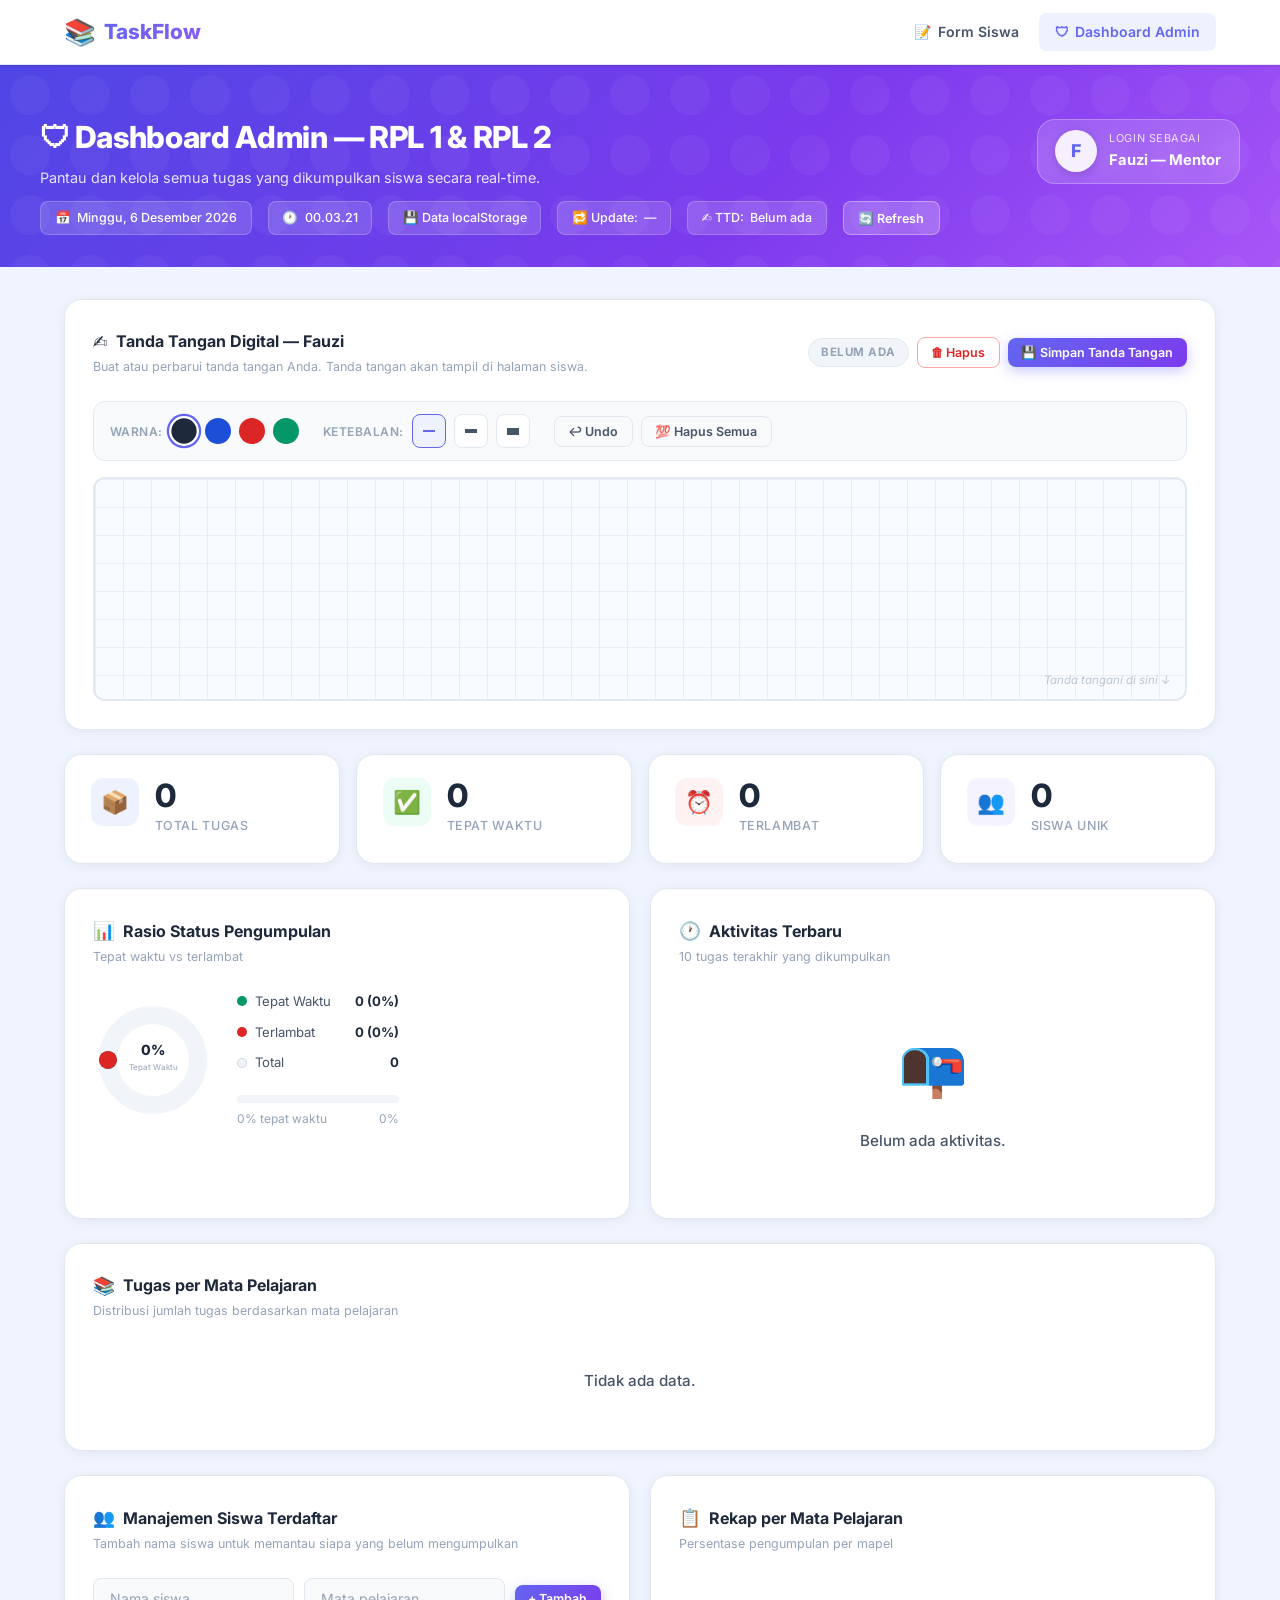
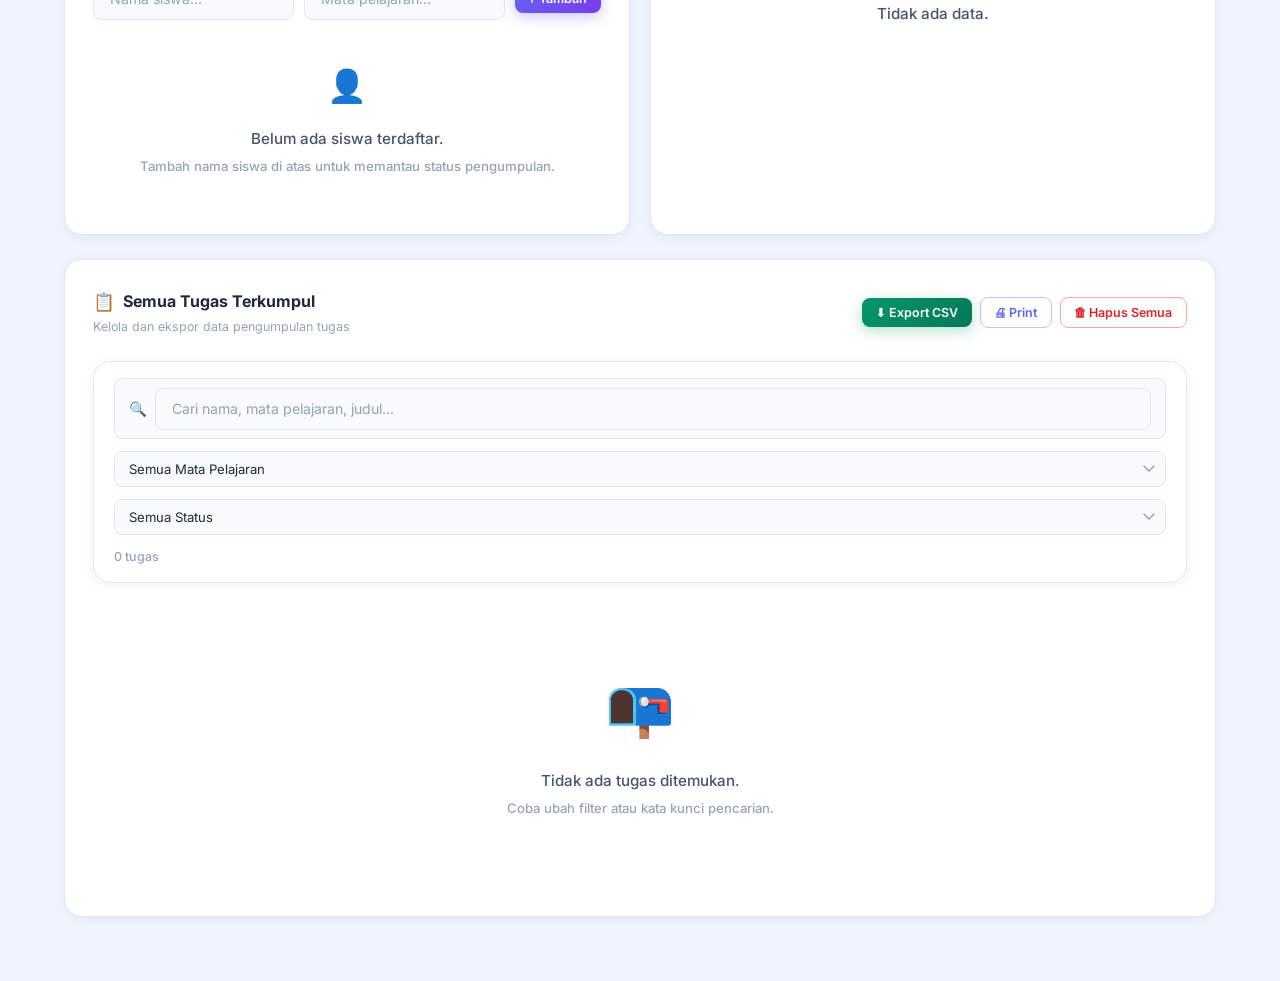
==== admin.html @ 6d30ee7e "gas" ====
<!DOCTYPE html>
<html lang="id">
<head>
    <meta charset="UTF-8" />
    <meta http-equiv="X-UA-Compatible" content="IE=edge" />
    <meta name="viewport" content="width=device-width, initial-scale=1.0" />
    <title>TaskFlow — Admin Dashboard</title>
    <meta name="description" content="Dashboard admin untuk memantau pengumpulan tugas siswa secara real-time." />
    <link rel="preconnect" href="https://fonts.googleapis.com" />
    <link rel="preconnect" href="https://fonts.gstatic.com" crossorigin />
    <link href="https://fonts.googleapis.com/css2?family=Inter:wght@400;500;600;700;800&display=swap" rel="stylesheet" />
    <link rel="stylesheet" href="style.css" />
    <style>
        /* ---- Admin-specific extras ---- */
        .admin-grid {
            display: grid;
            grid-template-columns: 1fr 1fr;
            gap: 1.25rem;
        }
        .admin-grid.triple {
            grid-template-columns: 1fr 1fr 1fr;
        }
        @media(max-width:900px) { .admin-grid { grid-template-columns: 1fr; } .admin-grid.triple { grid-template-columns:1fr 1fr; } }
        @media(max-width:600px) { .admin-grid.triple { grid-template-columns:1fr; } }

        /* Student management */
        .reg-form { display:flex; gap:0.6rem; align-items:center; margin-bottom:1rem; flex-wrap:wrap; }
        .reg-form input { flex:1; min-width:160px; }
        .reg-form select { min-width:140px; }

        /* Status pill in student table */
        .pill-submitted  { background:#ecfdf5; color:#059669; border:1px solid #6ee7b7; border-radius:99px; padding:.2rem .65rem; font-size:.72rem; font-weight:700; }
        .pill-notsubmit  { background:#fef2f2; color:#dc2626; border:1px solid #fca5a5; border-radius:99px; padding:.2rem .65rem; font-size:.72rem; font-weight:700; }
        .pill-late       { background:#fffbeb; color:#d97706; border:1px solid #fcd34d; border-radius:99px; padding:.2rem .65rem; font-size:.72rem; font-weight:700; }

        /* Export/Print toolbar */
        .toolbar { display:flex; gap:0.5rem; flex-wrap:wrap; align-items:center; }

        /* Timeline / recent activity */
        .activity-list { display:flex; flex-direction:column; gap:0; }
        .activity-item {
            display:grid;
            grid-template-columns:36px 1fr;
            gap:.75rem;
            padding:.7rem 0;
            border-bottom:1px solid #f1f5f9;
            align-items:start;
        }
        .activity-item:last-child { border-bottom:none; }
        .act-avatar {
            width:36px; height:36px; border-radius:50%;
            background:linear-gradient(135deg,#6366f1,#7c3aed);
            display:flex; align-items:center; justify-content:center;
            color:white; font-size:.7rem; font-weight:700; flex-shrink:0;
        }
        .act-body { min-width:0; }
        .act-title { font-size:.84rem; font-weight:600; color:var(--text-primary); white-space:nowrap; overflow:hidden; text-overflow:ellipsis; }
        .act-sub   { font-size:.74rem; color:var(--text-muted); margin-top:.1rem; }
        .act-time  { font-size:.7rem; color:var(--text-muted); margin-top:.2rem; }

        /* Donut SVG fix */
        svg.donut { overflow:visible; }

        /* Report table print */
        @media print {
            .topnav, .page-header, .toolbar, .action-group,
            .btn, .search-filter-bar, #btnDeleteSel,
            .reg-form, .no-print { display:none !important; }
            body { background:white; }
            .card { box-shadow:none; border:1px solid #ddd; }
            table { font-size:11px; }
        }

        /* Row selected highlight */
        tr.selected td { background:#eef2ff !important; }
        .bulk-bar {
            background: var(--accent);
            color:white;
            border-radius:var(--radius-sm);
            padding:.5rem 1rem;
            font-size:.82rem;
            font-weight:600;
            display:none;
            align-items:center;
            gap:.75rem;
        }
        .bulk-bar.show { display:flex; }

        /* Admin page header extra */
        .header-meta {
            display:flex; gap:1rem; margin-top:.75rem; flex-wrap:wrap;
        }
        .header-meta-item {
            background:rgba(255,255,255,.15);
            border:1px solid rgba(255,255,255,.2);
            border-radius:var(--radius-sm);
            padding:.35rem .85rem;
            font-size:.78rem;
            font-weight:500;
            display:flex; align-items:center; gap:.4rem;
        }

        /* Notification dot */
        .notif-dot {
            display:inline-block; width:8px; height:8px;
            background:var(--danger); border-radius:50%;
            margin-left:4px; animation:blink 1.5s ease infinite;
        }
        @keyframes blink { 0%,100%{opacity:1} 50%{opacity:.3} }

        /* Refresh button in header */
        .btn-refresh-header {
            background: rgba(255,255,255,0.2);
            border: 1px solid rgba(255,255,255,0.35);
            color: white;
            border-radius: var(--radius-sm);
            padding: 0.35rem 0.9rem;
            font-size: 0.78rem;
            font-weight: 600;
            font-family: var(--font);
            cursor: pointer;
            transition: all 0.2s;
            display: inline-flex;
            align-items: center;
            gap: 0.3rem;
        }
        .btn-refresh-header:hover {
            background: rgba(255,255,255,0.3);
            transform: scale(1.05);
        }
        .btn-refresh-header:active { transform: scale(0.97); }
    </style>
</head>
<body>

    <!-- TOP NAVIGATION -->
    <nav class="topnav">
        <div class="topnav-inner">
            <a href="index.html" class="nav-logo">
                <span class="nav-logo-icon">📚</span>
                <span class="nav-logo-text">TaskFlow</span>
            </a>
            <div class="nav-links">
                <a href="index.html" class="nav-link">
                    📝 <span class="nav-text">Form Siswa</span>
                </a>
                <a href="admin.html" class="nav-link active">
                    🛡 <span class="nav-text">Dashboard Admin</span>
                </a>
            </div>
        </div>
    </nav>

    <!-- PAGE HEADER -->
    <div class="page-header">
        <div class="page-header-inner">
            <div class="page-header-top">
                <div>
                    <h1>🛡 Dashboard Admin — RPL 1 &amp; RPL 2</h1>
                    <p>Pantau dan kelola semua tugas yang dikumpulkan siswa secara real-time.</p>
                </div>
                <div class="mentor-chip">
                    <div class="mentor-avatar">F</div>
                    <div class="mentor-info">
                        <div class="mentor-label">Login sebagai</div>
                        <div class="mentor-name">Fauzi — Mentor</div>
                    </div>
                </div>
            </div>
            <div class="header-meta">
                <div class="header-meta-item">📅 <span id="headerDate">—</span></div>
                <div class="header-meta-item">🕐 <span id="headerTime">—</span></div>
                <div class="header-meta-item">💾 Data localStorage</div>
                <div class="header-meta-item">🔁 Update: <span id="lastRefreshed">—</span></div>
                <div class="header-meta-item" id="sigStatus">✍️ TTD: <span id="sigStatusText">Belum ada</span></div>
                <button class="btn-refresh-header" id="btnRefresh" title="Refresh data sekarang">🔄 Refresh</button>
            </div>
        </div>
    </div>

    <main class="container">

        <!-- SIGNATURE CANVAS CARD -->
        <div class="card sig-card">
            <div class="card-header">
                <div>
                    <div class="card-title"><span class="icon">✍️</span> Tanda Tangan Digital — Fauzi</div>
                    <div class="card-subtitle">Buat atau perbarui tanda tangan Anda. Tanda tangan akan tampil di halaman siswa.</div>
                </div>
                <div style="display:flex;gap:.5rem;flex-wrap:wrap;align-items:center;">
                    <div class="sig-status-pill" id="sigStatusPill">Belum Ada</div>
                    <button class="btn btn-danger-outline btn-sm" id="btnClearSig">🗑 Hapus</button>
                    <button class="btn btn-primary btn-sm" id="btnSaveSig">💾 Simpan Tanda Tangan</button>
                </div>
            </div>

            <div class="sig-canvas-area">
                <!-- Pen Tools -->
                <div class="sig-tools">
                    <div class="sig-tool-group">
                        <span class="sig-tool-label">Warna:</span>
                        <button class="sig-color-btn active" data-color="#1e293b" style="background:#1e293b;" title="Hitam"></button>
                        <button class="sig-color-btn" data-color="#1d4ed8" style="background:#1d4ed8;" title="Biru"></button>
                        <button class="sig-color-btn" data-color="#dc2626" style="background:#dc2626;" title="Merah"></button>
                        <button class="sig-color-btn" data-color="#059669" style="background:#059669;" title="Hijau"></button>
                    </div>
                    <div class="sig-tool-group">
                        <span class="sig-tool-label">Ketebalan:</span>
                        <button class="sig-size-btn active" data-size="2" title="Tipis"><span style="width:12px;height:2px;background:currentColor;display:block;"></span></button>
                        <button class="sig-size-btn" data-size="4" title="Sedang"><span style="width:12px;height:4px;background:currentColor;display:block;"></span></button>
                        <button class="sig-size-btn" data-size="7" title="Tebal"><span style="width:12px;height:7px;background:currentColor;display:block;"></span></button>
                    </div>
                    <div class="sig-tool-group">
                        <button class="btn btn-ghost btn-sm" id="btnUndoSig">↩ Undo</button>
                        <button class="btn btn-ghost btn-sm" id="btnEraseSig" id="btnEraseSig">💯 Hapus Semua</button>
                    </div>
                </div>

                <!-- Canvas -->
                <div class="sig-canvas-wrap">
                    <canvas id="sigCanvas" width="700" height="220"></canvas>
                    <div class="sig-canvas-hint" id="sigCanvasHint">Tanda tangani di sini ↓</div>
                </div>

                <!-- Preview (shown after save) -->
                <div class="sig-saved-preview" id="sigSavedPreview" style="display:none;">
                    <div class="sig-preview-label">✓ Tanda tangan tersimpan — ditampilkan ke siswa</div>
                    <img id="sigPreviewImg" src="" alt="Tanda Tangan Tersimpan" class="sig-preview-img" />
                </div>
            </div>
        </div>

        <!-- KPI STATS -->
        <div class="stats-grid" id="statsGrid">
            <div class="stat-card blue">
                <div class="stat-icon-wrap">📦</div>
                <div class="stat-body">
                    <div class="stat-number" id="statTotal">0</div>
                    <div class="stat-label">Total Tugas</div>
                    <div class="stat-trend" id="trendTotal"></div>
                </div>
            </div>
            <div class="stat-card green">
                <div class="stat-icon-wrap">✅</div>
                <div class="stat-body">
                    <div class="stat-number" id="statTepat">0</div>
                    <div class="stat-label">Tepat Waktu</div>
                    <div class="stat-trend up" id="trendTepat"></div>
                </div>
            </div>
            <div class="stat-card red">
                <div class="stat-icon-wrap">⏰</div>
                <div class="stat-body">
                    <div class="stat-number" id="statTerlambat">0</div>
                    <div class="stat-label">Terlambat</div>
                    <div class="stat-trend down" id="trendTerlambat"></div>
                </div>
            </div>
            <div class="stat-card purple">
                <div class="stat-icon-wrap">👥</div>
                <div class="stat-body">
                    <div class="stat-number" id="statSiswa">0</div>
                    <div class="stat-label">Siswa Unik</div>
                </div>
            </div>
        </div>

        <!-- ROW: CHARTS -->
        <div class="admin-grid">

            <!-- Donut Chart: Status Ratio -->
            <div class="card">
                <div class="card-header">
                    <div>
                        <div class="card-title"><span class="icon">📊</span> Rasio Status Pengumpulan</div>
                        <div class="card-subtitle">Tepat waktu vs terlambat</div>
                    </div>
                </div>
                <div class="donut-wrap">
                    <svg class="donut" width="120" height="120" viewBox="0 0 120 120" id="donutSvg">
                        <circle cx="60" cy="60" r="45" fill="none" stroke="#f1f5f9" stroke-width="18"/>
                        <circle class="donut-tepat" cx="60" cy="60" r="45" fill="none"
                            stroke="#059669" stroke-width="18"
                            stroke-dasharray="0 283"
                            stroke-dashoffset="71"
                            stroke-linecap="round"
                            style="transition:stroke-dasharray .8s cubic-bezier(.4,0,.2,1);transform:rotate(-90deg);transform-origin:60px 60px" />
                        <circle class="donut-terlambat" cx="60" cy="60" r="45" fill="none"
                            stroke="#dc2626" stroke-width="18"
                            stroke-dasharray="0 283"
                            stroke-dashoffset="71"
                            stroke-linecap="round"
                            style="transition:stroke-dasharray .8s cubic-bezier(.4,0,.2,1) .1s;transform:rotate(-90deg);transform-origin:60px 60px" />
                        <text x="60" y="55" text-anchor="middle" font-size="14" font-weight="800" fill="#1e293b" font-family="Inter,sans-serif" id="donutCenter">0%</text>
                        <text x="60" y="70" text-anchor="middle" font-size="8" fill="#94a3b8" font-family="Inter,sans-serif">Tepat Waktu</text>
                    </svg>
                    <div class="donut-legend">
                        <div class="legend-item">
                            <div class="legend-dot" style="background:#059669"></div>
                            <span class="legend-label">Tepat Waktu</span>
                            <span class="legend-value" id="legTepat">0 (0%)</span>
                        </div>
                        <div class="legend-item">
                            <div class="legend-dot" style="background:#dc2626"></div>
                            <span class="legend-label">Terlambat</span>
                            <span class="legend-value" id="legTerlambat">0 (0%)</span>
                        </div>
                        <div class="legend-item">
                            <div class="legend-dot" style="background:#f1f5f9;border:1px solid #cbd5e1"></div>
                            <span class="legend-label">Total</span>
                            <span class="legend-value" id="legTotal">0</span>
                        </div>
                        <div style="margin-top:.75rem;">
                            <div class="progress-bar-wrap">
                                <div class="progress-bar-fill" id="tepatBar" style="width:0%"></div>
                            </div>
                            <div class="progress-label">
                                <span>0% tepat waktu</span>
                                <span id="progressPct">0%</span>
                            </div>
                        </div>
                    </div>
                </div>
            </div>

            <!-- Recent Activity -->
            <div class="card">
                <div class="card-header">
                    <div>
                        <div class="card-title"><span class="icon">🕐</span> Aktivitas Terbaru</div>
                        <div class="card-subtitle">10 tugas terakhir yang dikumpulkan</div>
                    </div>
                </div>
                <div class="activity-list" id="activityList">
                    <div class="empty-state" style="padding:2rem 0;">
                        <div class="empty-icon">📭</div>
                        <p>Belum ada aktivitas.</p>
                    </div>
                </div>
            </div>
        </div>

        <!-- Bar Chart: By Subject -->
        <div class="card">
            <div class="card-header">
                <div>
                    <div class="card-title"><span class="icon">📚</span> Tugas per Mata Pelajaran</div>
                    <div class="card-subtitle">Distribusi jumlah tugas berdasarkan mata pelajaran</div>
                </div>
            </div>
            <div class="bar-chart" id="barChart">
                <div class="empty-state" style="padding:2rem 0;">
                    <p>Tidak ada data.</p>
                </div>
            </div>
        </div>

        <!-- ROW: Student Management + Status -->
        <div class="admin-grid">

            <!-- Daftar Siswa Terdaftar -->
            <div class="card">
                <div class="card-header">
                    <div>
                        <div class="card-title"><span class="icon">👥</span> Manajemen Siswa Terdaftar</div>
                        <div class="card-subtitle">Tambah nama siswa untuk memantau siapa yang belum mengumpulkan</div>
                    </div>
                </div>
                <div class="reg-form">
                    <input type="text" id="regName" placeholder="Nama siswa..." />
                    <input type="text" id="regSubject" placeholder="Mata pelajaran..." />
                    <button class="btn btn-primary btn-sm" id="btnAddStudent">+ Tambah</button>
                </div>
                <div class="student-list" id="studentList">
                    <div class="empty-state" style="padding:1.5rem 0;">
                        <div class="empty-icon" style="font-size:2rem;">👤</div>
                        <p>Belum ada siswa terdaftar.</p>
                        <p class="empty-sub">Tambah nama siswa di atas untuk memantau status pengumpulan.</p>
                    </div>
                </div>
            </div>

            <!-- Rekap Status per Mata Pelajaran -->
            <div class="card">
                <div class="card-header">
                    <div>
                        <div class="card-title"><span class="icon">📋</span> Rekap per Mata Pelajaran</div>
                        <div class="card-subtitle">Persentase pengumpulan per mapel</div>
                    </div>
                </div>
                <div id="subjectRecap">
                    <div class="empty-state" style="padding:2rem 0;">
                        <p>Tidak ada data.</p>
                    </div>
                </div>
            </div>
        </div>

        <!-- ALL TASKS TABLE -->
        <div class="card">
            <div class="card-header">
                <div>
                    <div class="card-title"><span class="icon">📋</span> Semua Tugas Terkumpul</div>
                    <div class="card-subtitle">Kelola dan ekspor data pengumpulan tugas</div>
                </div>
                <div class="toolbar no-print">
                    <button class="btn btn-success btn-sm" id="btnExportCSV">⬇ Export CSV</button>
                    <button class="btn btn-outline btn-sm" id="btnPrint">🖨 Print</button>
                    <button class="btn btn-danger-outline btn-sm" id="btnDeleteAll">🗑 Hapus Semua</button>
                </div>
            </div>

            <!-- Bulk bar -->
            <div class="bulk-bar no-print" id="bulkBar">
                <span id="bulkCount">0 dipilih</span>
                <button class="btn btn-danger btn-xs" id="btnDeleteSelected">🗑 Hapus Terpilih</button>
                <button class="btn btn-ghost btn-xs" id="btnDeselectAll">✕ Batal</button>
            </div>

            <!-- Search & filter -->
            <div class="search-filter-bar no-print" style="margin-bottom:1rem;">
                <div class="search-wrapper">
                    <span class="search-icon">🔍</span>
                    <input type="text" id="adminSearch" placeholder="Cari nama, mata pelajaran, judul..." />
                    <button class="btn-clear" id="adminClearSearch">✕</button>
                </div>
                <select class="filter-select" id="adminFilterSubject">
                    <option value="">Semua Mata Pelajaran</option>
                </select>
                <select class="filter-select" id="adminFilterStatus">
                    <option value="">Semua Status</option>
                    <option value="tepat">✅ Tepat Waktu</option>
                    <option value="terlambat">⏰ Terlambat</option>
                </select>
                <span class="result-count" id="adminResultCount">0 tugas</span>
            </div>

            <div class="table-wrapper">
                <table id="adminTable">
                    <thead>
                        <tr>
                            <th class="no-print"><input type="checkbox" id="selectAll" title="Pilih semua" /></th>
                            <th>#</th>
                            <th data-sort="name">Nama ↕</th>
                            <th data-sort="subject">Mata Pelajaran ↕</th>
                            <th data-sort="title">Judul Tugas</th>
                            <th>Link</th>
                            <th data-sort="date">Tgl. Kumpul ↕</th>
                            <th data-sort="deadline">Deadline ↕</th>
                            <th data-sort="status">Status ↕</th>
                            <th class="no-print">Aksi</th>
                        </tr>
                    </thead>
                    <tbody id="adminBody"></tbody>
                </table>
                <div class="empty-state" id="adminEmpty" style="display:none;">
                    <div class="empty-icon">📭</div>
                    <p>Tidak ada tugas ditemukan.</p>
                    <p class="empty-sub">Coba ubah filter atau kata kunci pencarian.</p>
                </div>
            </div>
        </div>

    </main>

    <!-- TOAST -->
    <div id="toastContainer" class="toast-container" role="alert" aria-live="polite"></div>

    <!-- MODAL -->
    <div class="modal-overlay" id="modalOverlay" aria-hidden="true">
        <div class="modal">
            <div class="modal-icon">⚠️</div>
            <h3 id="modalTitle">Konfirmasi Hapus</h3>
            <p id="modalMessage">Data akan dihapus permanen.</p>
            <div class="modal-actions">
                <button class="btn btn-danger" id="btnConfirmDelete">Ya, Hapus</button>
                <button class="btn btn-ghost" id="btnCancelDelete">Batal</button>
            </div>
        </div>
    </div>

    <script src="admin.js"></script>
</body>
</html>
---- style.css ----
/* =============================================
   TaskFlow — style.css
   Professional Light Theme Design System
   ============================================= */

/* ---- CSS VARIABLES ---- */
:root {
    /* Backgrounds */
    --bg-base:        #f0f4ff;
    --bg-card:        #ffffff;
    --bg-card-hover:  #f8faff;
    --bg-sidebar:     #1e1b4b;

    /* Borders */
    --border:         #e2e8f0;
    --border-focus:   #6366f1;

    /* Accent */
    --accent:         #6366f1;
    --accent-light:   #818cf8;
    --accent-dark:    #4338ca;
    --accent-bg:      #eef2ff;
    --accent-glow:    rgba(99, 102, 241, 0.2);

    /* Semantic */
    --success:        #059669;
    --success-bg:     #ecfdf5;
    --success-border: #6ee7b7;
    --danger:         #dc2626;
    --danger-bg:      #fef2f2;
    --danger-border:  #fca5a5;
    --warning:        #d97706;
    --warning-bg:     #fffbeb;
    --warning-border: #fcd34d;
    --info:           #0284c7;
    --info-bg:        #eff6ff;

    /* Text */
    --text-primary:   #1e293b;
    --text-secondary: #475569;
    --text-muted:     #94a3b8;

    /* Radii */
    --radius-sm:  8px;
    --radius-md:  12px;
    --radius-lg:  18px;
    --radius-xl:  24px;

    /* Shadows */
    --shadow-sm:   0 1px 3px rgba(0,0,0,0.07), 0 1px 2px rgba(0,0,0,0.05);
    --shadow-md:   0 4px 16px rgba(99,102,241,0.08), 0 1px 4px rgba(0,0,0,0.06);
    --shadow-lg:   0 12px 40px rgba(99,102,241,0.12), 0 2px 8px rgba(0,0,0,0.06);
    --shadow-card: 0 2px 12px rgba(0,0,0,0.06);

    /* Transition */
    --transition: 0.22s cubic-bezier(0.4, 0, 0.2, 1);

    /* Font */
    --font: 'Inter', system-ui, sans-serif;
}

/* ---- RESET & BASE ---- */
*, *::before, *::after { box-sizing: border-box; margin: 0; padding: 0; }
html { scroll-behavior: smooth; }
body {
    font-family: var(--font);
    background: var(--bg-base);
    color: var(--text-primary);
    min-height: 100vh;
    overflow-x: hidden;
    line-height: 1.6;
}

/* =========================================
   SHARED NAV BAR
   ========================================= */
.topnav {
    background: #ffffff;
    border-bottom: 1px solid var(--border);
    box-shadow: var(--shadow-sm);
    position: sticky;
    top: 0;
    z-index: 100;
}
.topnav-inner {
    max-width: 1200px;
    margin: 0 auto;
    padding: 0 1.5rem;
    display: flex;
    align-items: center;
    justify-content: space-between;
    height: 64px;
}
.nav-logo {
    display: flex;
    align-items: center;
    gap: 0.5rem;
    text-decoration: none;
}
.nav-logo-icon { font-size: 1.6rem; }
.nav-logo-text {
    font-size: 1.3rem;
    font-weight: 800;
    background: linear-gradient(135deg, var(--accent), #8b5cf6);
    background-clip: text;
    -webkit-background-clip: text;
    -webkit-text-fill-color: transparent;
}
.nav-links { display: flex; gap: 0.25rem; }
.nav-link {
    display: inline-flex;
    align-items: center;
    gap: 0.4rem;
    padding: 0.5rem 1rem;
    border-radius: var(--radius-sm);
    font-size: 0.875rem;
    font-weight: 600;
    color: var(--text-secondary);
    text-decoration: none;
    transition: all var(--transition);
}
.nav-link:hover { background: var(--accent-bg); color: var(--accent); }
.nav-link.active { background: var(--accent-bg); color: var(--accent); }
.nav-badge {
    background: var(--accent);
    color: white;
    font-size: 0.65rem;
    font-weight: 700;
    padding: 0.1rem 0.4rem;
    border-radius: 99px;
    min-width: 18px;
    text-align: center;
}

/* =========================================
   PAGE HEADER
   ========================================= */
.page-header {
    background: linear-gradient(135deg, #4f46e5 0%, #7c3aed 60%, #a855f7 100%);
    padding: 3rem 1.5rem 2rem;
    color: white;
    position: relative;
    overflow: hidden;
}
.page-header::before {
    content: '';
    position: absolute;
    inset: 0;
    background: url("data:image/svg+xml,%3Csvg width='60' height='60' viewBox='0 0 60 60' xmlns='http://www.w3.org/2000/svg'%3E%3Cg fill='none' fill-rule='evenodd'%3E%3Cg fill='%23ffffff' fill-opacity='0.04'%3E%3Ccircle cx='30' cy='30' r='20'/%3E%3C/g%3E%3C/g%3E%3C/svg%3E");
    pointer-events: none;
}
.page-header-inner {
    max-width: 1200px;
    margin: 0 auto;
    position: relative;
    z-index: 1;
}
.page-header h1 {
    font-size: 1.9rem;
    font-weight: 800;
    margin-bottom: 0.3rem;
    letter-spacing: -0.3px;
}
.page-header p {
    opacity: 0.85;
    font-size: 0.9rem;
    font-weight: 400;
}

/* =========================================
   CONTAINER
   ========================================= */
.container {
    max-width: 1200px;
    margin: 0 auto;
    padding: 2rem 1.5rem 4rem;
    display: flex;
    flex-direction: column;
    gap: 1.5rem;
}

/* =========================================
   CARD
   ========================================= */
.card {
    background: var(--bg-card);
    border: 1px solid var(--border);
    border-radius: var(--radius-lg);
    box-shadow: var(--shadow-card);
    padding: 1.75rem;
    transition: box-shadow var(--transition);
}
.card:hover { box-shadow: var(--shadow-md); }

.card-header {
    display: flex;
    align-items: center;
    justify-content: space-between;
    flex-wrap: wrap;
    gap: 0.75rem;
    margin-bottom: 1.5rem;
}
.card-title {
    display: flex;
    align-items: center;
    gap: 0.5rem;
    font-size: 1rem;
    font-weight: 700;
    color: var(--text-primary);
}
.card-title .icon { font-size: 1.1rem; }
.card-subtitle {
    font-size: 0.78rem;
    color: var(--text-muted);
    margin-top: 0.1rem;
}

/* =========================================
   STATS CARDS
   ========================================= */
.stats-grid {
    display: grid;
    grid-template-columns: repeat(4, 1fr);
    gap: 1rem;
}
.stat-card {
    background: var(--bg-card);
    border: 1px solid var(--border);
    border-radius: var(--radius-lg);
    box-shadow: var(--shadow-card);
    padding: 1.4rem 1.6rem;
    display: flex;
    align-items: flex-start;
    gap: 1rem;
    transition: all var(--transition);
    position: relative;
    overflow: hidden;
}
.stat-card::after {
    content: '';
    position: absolute;
    bottom: 0; left: 0; right: 0;
    height: 3px;
    background: var(--card-accent-color, var(--accent));
    transform: scaleX(0);
    transition: transform var(--transition);
    transform-origin: left;
}
.stat-card:hover { box-shadow: var(--shadow-md); transform: translateY(-2px); }
.stat-card:hover::after { transform: scaleX(1); }

.stat-icon-wrap {
    width: 48px; height: 48px;
    border-radius: var(--radius-md);
    display: flex;
    align-items: center;
    justify-content: center;
    font-size: 1.4rem;
    flex-shrink: 0;
    background: var(--card-icon-bg, var(--accent-bg));
}
.stat-body { flex: 1; min-width: 0; }
.stat-number {
    font-size: 2rem;
    font-weight: 800;
    line-height: 1.1;
    color: var(--text-primary);
}
.stat-label {
    font-size: 0.78rem;
    color: var(--text-muted);
    font-weight: 500;
    text-transform: uppercase;
    letter-spacing: 0.05em;
    margin-top: 0.2rem;
}
.stat-trend {
    font-size: 0.75rem;
    font-weight: 600;
    margin-top: 0.3rem;
}
.stat-trend.up { color: var(--success); }
.stat-trend.down { color: var(--danger); }

/* Stat card color variants */
.stat-card.blue   { --card-accent-color: #6366f1; --card-icon-bg: #eef2ff; }
.stat-card.green  { --card-accent-color: #059669; --card-icon-bg: #ecfdf5; }
.stat-card.red    { --card-accent-color: #dc2626; --card-icon-bg: #fef2f2; }
.stat-card.purple { --card-accent-color: #7c3aed; --card-icon-bg: #f5f3ff; }

/* =========================================
   SECTION HEADER
   ========================================= */
.section-header {
    display: flex;
    align-items: center;
    justify-content: space-between;
    flex-wrap: wrap;
    gap: 0.5rem;
    margin-bottom: 1.5rem;
}
.section-header h2 {
    font-size: 1.05rem;
    font-weight: 700;
    color: var(--text-primary);
}
.section-header p {
    font-size: 0.8rem;
    color: var(--text-muted);
    margin-top: 0.1rem;
}
.required-mark { color: var(--danger); font-weight: 700; }

/* =========================================
   FORM
   ========================================= */
.form-section { padding: 2rem; }

.form-grid {
    display: grid;
    grid-template-columns: 1fr 1fr;
    gap: 1.2rem;
}
.form-group {
    display: flex;
    flex-direction: column;
    gap: 0.4rem;
}
.form-group.span-2 { grid-column: span 2; }

label {
    font-size: 0.82rem;
    font-weight: 600;
    color: var(--text-secondary);
}

input[type="text"],
input[type="url"],
input[type="date"],
select,
textarea {
    width: 100%;
    background: #f8fafc;
    border: 1.5px solid var(--border);
    border-radius: var(--radius-sm);
    padding: 0.7rem 1rem;
    color: var(--text-primary);
    font-family: var(--font);
    font-size: 0.88rem;
    outline: none;
    transition: border-color var(--transition), box-shadow var(--transition), background var(--transition);
}
input[type="date"] { color-scheme: light; }
input::placeholder, textarea::placeholder { color: var(--text-muted); }
input:focus, select:focus, textarea:focus {
    border-color: var(--border-focus);
    box-shadow: 0 0 0 3px var(--accent-glow);
    background: #fff;
}
input.input-error {
    border-color: var(--danger) !important;
    box-shadow: 0 0 0 3px rgba(220, 38, 38, 0.12) !important;
}
.field-error {
    font-size: 0.76rem;
    color: var(--danger);
    min-height: 1rem;
    font-weight: 500;
}
select {
    appearance: none;
    background-image: url("data:image/svg+xml,%3Csvg xmlns='http://www.w3.org/2000/svg' width='12' height='8' viewBox='0 0 12 8'%3E%3Cpath d='M1 1l5 5 5-5' stroke='%2394a3b8' stroke-width='1.5' fill='none' stroke-linecap='round' stroke-linejoin='round'/%3E%3C/svg%3E");
    background-repeat: no-repeat;
    background-position: right 12px center;
    padding-right: 2.2rem;
    cursor: pointer;
}

.form-actions {
    display: flex;
    align-items: center;
    gap: 0.75rem;
    margin-top: 1.5rem;
    flex-wrap: wrap;
}

/* =========================================
   BUTTONS
   ========================================= */
.btn {
    display: inline-flex;
    align-items: center;
    gap: 0.4rem;
    padding: 0.68rem 1.35rem;
    border: none;
    border-radius: var(--radius-sm);
    font-family: var(--font);
    font-size: 0.875rem;
    font-weight: 600;
    cursor: pointer;
    transition: all var(--transition);
    user-select: none;
    white-space: nowrap;
    text-decoration: none;
}
.btn:active { transform: scale(0.97); }

.btn-primary {
    background: linear-gradient(135deg, var(--accent), #7c3aed);
    color: #fff;
    box-shadow: 0 4px 14px rgba(99,102,241,0.35);
}
.btn-primary:hover {
    box-shadow: 0 6px 24px rgba(99,102,241,0.5);
    transform: translateY(-1px);
}
.btn-secondary {
    background: var(--bg-card);
    color: var(--text-secondary);
    border: 1.5px solid var(--border);
}
.btn-secondary:hover { background: #f1f5f9; color: var(--text-primary); }

.btn-success {
    background: linear-gradient(135deg, var(--success), #047857);
    color: #fff;
    box-shadow: 0 4px 14px rgba(5,150,105,0.3);
}
.btn-success:hover { box-shadow: 0 6px 22px rgba(5,150,105,0.45); transform: translateY(-1px); }

.btn-danger {
    background: linear-gradient(135deg, var(--danger), #b91c1c);
    color: #fff;
    box-shadow: 0 4px 14px rgba(220,38,38,0.3);
}
.btn-danger:hover { box-shadow: 0 6px 22px rgba(220,38,38,0.45); transform: translateY(-1px); }

.btn-danger-outline {
    background: transparent;
    color: var(--danger);
    border: 1.5px solid var(--danger-border);
}
.btn-danger-outline:hover { background: var(--danger-bg); }

.btn-outline {
    background: transparent;
    color: var(--accent);
    border: 1.5px solid rgba(99,102,241,0.4);
}
.btn-outline:hover { background: var(--accent-bg); }

.btn-ghost {
    background: transparent;
    color: var(--text-secondary);
    border: 1.5px solid var(--border);
}
.btn-ghost:hover { background: #f1f5f9; }

.btn-sm { padding: 0.42rem 0.85rem; font-size: 0.78rem; }
.btn-xs { padding: 0.3rem 0.65rem; font-size: 0.72rem; }
.btn-icon-only {
    width: 34px; height: 34px;
    padding: 0;
    justify-content: center;
    border-radius: var(--radius-sm);
}

/* =========================================
   SEARCH & FILTER BAR
   ========================================= */
.search-filter-bar {
    background: var(--bg-card);
    border: 1px solid var(--border);
    border-radius: var(--radius-lg);
    box-shadow: var(--shadow-card);
    padding: 1rem 1.25rem;
    display: flex;
    gap: 0.75rem;
    align-items: center;
    flex-wrap: wrap;
}
.search-wrapper {
    flex: 1;
    display: flex;
    align-items: center;
    gap: 0.5rem;
    background: #f8fafc;
    border: 1.5px solid var(--border);
    border-radius: var(--radius-sm);
    padding: 0.55rem 0.85rem;
    transition: border-color var(--transition), box-shadow var(--transition);
    min-width: 200px;
}
.search-wrapper:focus-within {
    border-color: var(--border-focus);
    box-shadow: 0 0 0 3px var(--accent-glow);
    background: #fff;
}
.search-icon { font-size: 0.9rem; color: var(--text-muted); flex-shrink: 0; }
#searchInput {
    background: transparent;
    border: none;
    box-shadow: none;
    padding: 0;
    font-size: 0.875rem;
    flex: 1;
    min-width: 0;
}
#searchInput:focus { border: none; box-shadow: none; background: transparent; }
.btn-clear {
    background: none;
    border: none;
    color: var(--text-muted);
    font-size: 0.8rem;
    cursor: pointer;
    padding: 0.15rem 0.35rem;
    border-radius: 4px;
    transition: color var(--transition);
    display: none;
}
.btn-clear:hover { color: var(--text-primary); }
.filter-select {
    background: #f8fafc;
    border: 1.5px solid var(--border);
    border-radius: var(--radius-sm);
    padding: 0.55rem 2rem 0.55rem 0.85rem;
    font-size: 0.82rem;
    font-family: var(--font);
    color: var(--text-primary);
    cursor: pointer;
    min-width: 160px;
    outline: none;
    transition: border-color var(--transition);
    appearance: none;
    background-image: url("data:image/svg+xml,%3Csvg xmlns='http://www.w3.org/2000/svg' width='12' height='8' viewBox='0 0 12 8'%3E%3Cpath d='M1 1l5 5 5-5' stroke='%2394a3b8' stroke-width='1.5' fill='none' stroke-linecap='round' stroke-linejoin='round'/%3E%3C/svg%3E");
    background-repeat: no-repeat;
    background-position: right 10px center;
}
.filter-select:focus { border-color: var(--border-focus); box-shadow: 0 0 0 3px var(--accent-glow); }

/* =========================================
   TABLE
   ========================================= */
.table-wrapper { overflow-x: auto; border-radius: var(--radius-md); }
table { width: 100%; border-collapse: collapse; font-size: 0.85rem; }
thead tr { background: #f8fafc; border-bottom: 2px solid var(--border); }
th {
    padding: 0.85rem 1rem;
    text-align: left;
    font-weight: 600;
    font-size: 0.73rem;
    text-transform: uppercase;
    letter-spacing: 0.06em;
    color: var(--text-muted);
    white-space: nowrap;
    cursor: pointer;
    user-select: none;
}
th:hover { color: var(--text-secondary); }
th.sort-asc::after { content: ' ↑'; color: var(--accent); }
th.sort-desc::after { content: ' ↓'; color: var(--accent); }
td {
    padding: 0.875rem 1rem;
    color: var(--text-primary);
    border-bottom: 1px solid #f1f5f9;
    vertical-align: middle;
}
tbody tr { transition: background var(--transition); }
tbody tr:hover { background: #f8faff; }
tbody tr:last-child td { border-bottom: none; }
.row-num { color: var(--text-muted); font-weight: 600; font-size: 0.78rem; }

/* =========================================
   BADGES
   ========================================= */
.badge {
    display: inline-flex;
    align-items: center;
    gap: 0.25rem;
    padding: 0.25rem 0.65rem;
    border-radius: 99px;
    font-size: 0.71rem;
    font-weight: 700;
    text-transform: uppercase;
    letter-spacing: 0.04em;
    white-space: nowrap;
}
.badge-tepat    { background: var(--success-bg); color: var(--success);  border: 1px solid var(--success-border); }
.badge-terlambat{ background: var(--danger-bg);  color: var(--danger);   border: 1px solid var(--danger-border); }
.badge-info     { background: var(--info-bg);    color: var(--info);     border: 1px solid #bae6fd; }
.badge-warning  { background: var(--warning-bg); color: var(--warning);  border: 1px solid var(--warning-border); }
.badge-neutral  { background: #f1f5f9;            color: var(--text-muted); border: 1px solid var(--border); }

/* =========================================
   ACTION BUTTONS IN TABLE
   ========================================= */
.action-group { display: flex; gap: 0.35rem; }
.btn-edit {
    border: 1.5px solid rgba(99,102,241,0.3);
    border-radius: var(--radius-sm);
    padding: 0.32rem 0.62rem;
    font-size: 0.75rem;
    font-family: var(--font);
    font-weight: 600;
    cursor: pointer;
    background: var(--accent-bg);
    color: var(--accent);
    transition: all var(--transition);
}
.btn-edit:hover { background: var(--accent); color: white; transform: translateY(-1px); }
.btn-delete {
    border: 1.5px solid var(--danger-border);
    border-radius: var(--radius-sm);
    padding: 0.32rem 0.62rem;
    font-size: 0.75rem;
    font-family: var(--font);
    font-weight: 600;
    cursor: pointer;
    background: var(--danger-bg);
    color: var(--danger);
    transition: all var(--transition);
}
.btn-delete:hover { background: var(--danger); color: white; transform: translateY(-1px); }

/* =========================================
   TASK LINK
   ========================================= */
.task-link {
    color: var(--accent);
    text-decoration: none;
    font-weight: 600;
    font-size: 0.8rem;
    display: inline-flex;
    align-items: center;
    gap: 0.2rem;
    transition: color var(--transition);
}
.task-link:hover { color: var(--accent-dark); text-decoration: underline; }

/* =========================================
   EMPTY STATE
   ========================================= */
.empty-state {
    text-align: center;
    padding: 4rem 2rem;
    color: var(--text-muted);
}
.empty-icon { font-size: 3.5rem; margin-bottom: 1rem; }
.empty-state p { font-size: 0.95rem; font-weight: 500; margin-bottom: 0.3rem; color: var(--text-secondary); }
.empty-sub  { font-size: 0.82rem !important; color: var(--text-muted) !important; }

/* =========================================
   TOAST
   ========================================= */
.toast-container {
    position: fixed;
    bottom: 1.5rem;
    right: 1.5rem;
    display: flex;
    flex-direction: column;
    gap: 0.5rem;
    z-index: 9999;
    pointer-events: none;
}
.toast {
    display: flex;
    align-items: center;
    gap: 0.75rem;
    padding: 0.85rem 1.2rem;
    border-radius: var(--radius-md);
    font-size: 0.86rem;
    font-weight: 500;
    color: var(--text-primary);
    background: white;
    border: 1px solid var(--border);
    box-shadow: var(--shadow-lg);
    pointer-events: all;
    animation: slideInRight 0.3s cubic-bezier(0.34, 1.56, 0.64, 1) forwards;
    min-width: 260px;
    max-width: 340px;
}
.toast.hide { animation: slideOutRight 0.25s ease-in forwards; }
.toast-success { border-left: 4px solid var(--success); }
.toast-error   { border-left: 4px solid var(--danger); }
.toast-info    { border-left: 4px solid var(--accent); }
.toast-icon    { font-size: 1.1rem; flex-shrink: 0; }

@keyframes slideInRight {
    from { opacity: 0; transform: translateX(100px) scale(0.95); }
    to   { opacity: 1; transform: translateX(0) scale(1); }
}
@keyframes slideOutRight {
    from { opacity: 1; transform: translateX(0); }
    to   { opacity: 0; transform: translateX(100px); }
}

/* =========================================
   MODAL
   ========================================= */
.modal-overlay {
    position: fixed;
    inset: 0;
    background: rgba(15,23,42,0.45);
    backdrop-filter: blur(4px);
    display: flex;
    align-items: center;
    justify-content: center;
    z-index: 8000;
    opacity: 0;
    pointer-events: none;
    transition: opacity var(--transition);
}
.modal-overlay.active { opacity: 1; pointer-events: all; }
.modal {
    background: white;
    border: 1px solid var(--border);
    box-shadow: var(--shadow-lg);
    border-radius: var(--radius-xl);
    padding: 2.25rem 2rem;
    max-width: 420px;
    width: 90%;
    text-align: center;
    animation: modalPop 0.28s cubic-bezier(0.34, 1.56, 0.64, 1) forwards;
}
@keyframes modalPop {
    from { transform: scale(0.88); opacity: 0; }
    to   { transform: scale(1); opacity: 1; }
}
.modal-icon { font-size: 2.8rem; margin-bottom: 1rem; }
.modal h3 { font-size: 1.2rem; font-weight: 700; margin-bottom: 0.5rem; }
.modal p { font-size: 0.875rem; color: var(--text-secondary); margin-bottom: 1.5rem; }
.modal-actions { display: flex; gap: 0.75rem; justify-content: center; }

/* =========================================
   PROGRESS BAR
   ========================================= */
.progress-bar-wrap {
    width: 100%;
    background: #f1f5f9;
    border-radius: 99px;
    height: 8px;
    overflow: hidden;
}
.progress-bar-fill {
    height: 100%;
    border-radius: 99px;
    background: linear-gradient(90deg, var(--accent), #7c3aed);
    transition: width 0.8s cubic-bezier(0.4, 0, 0.2, 1);
}
.progress-label {
    display: flex;
    justify-content: space-between;
    font-size: 0.75rem;
    color: var(--text-muted);
    margin-top: 0.4rem;
}

/* =========================================
   CHART (CSS Bar)
   ========================================= */
.bar-chart { display: flex; flex-direction: column; gap: 0.7rem; }
.bar-item {
    display: grid;
    grid-template-columns: 140px 1fr 40px;
    gap: 0.75rem;
    align-items: center;
}
.bar-label {
    font-size: 0.78rem;
    font-weight: 500;
    color: var(--text-secondary);
    white-space: nowrap;
    overflow: hidden;
    text-overflow: ellipsis;
}
.bar-track {
    background: #f1f5f9;
    border-radius: 99px;
    height: 10px;
    overflow: hidden;
}
.bar-fill {
    height: 100%;
    border-radius: 99px;
    background: linear-gradient(90deg, var(--accent), #8b5cf6);
    transition: width 0.8s cubic-bezier(0.4, 0, 0.2, 1);
    min-width: 4px;
}
.bar-value {
    font-size: 0.78rem;
    font-weight: 700;
    color: var(--text-secondary);
    text-align: right;
}

/* =========================================
   DONUT CHART (SVG)
   ========================================= */
.donut-wrap {
    display: flex;
    align-items: center;
    gap: 1.5rem;
    flex-wrap: wrap;
}
.donut-legend { display: flex; flex-direction: column; gap: 0.6rem; }
.legend-item  { display: flex; align-items: center; gap: 0.5rem; font-size: 0.82rem; }
.legend-dot { width: 10px; height: 10px; border-radius: 50%; flex-shrink: 0; }
.legend-label { color: var(--text-secondary); }
.legend-value { font-weight: 700; color: var(--text-primary); margin-left: auto; padding-left: 1rem; }

/* =========================================
   STUDENT STATUS LIST
   ========================================= */
.student-list { display: flex; flex-direction: column; gap: 0.5rem; }
.student-item {
    display: flex;
    align-items: center;
    gap: 0.75rem;
    padding: 0.7rem 0.85rem;
    border-radius: var(--radius-sm);
    border: 1px solid var(--border);
    background: #f8fafc;
    font-size: 0.85rem;
    transition: all var(--transition);
}
.student-item:hover { background: #fff; box-shadow: var(--shadow-sm); }
.student-avatar {
    width: 34px; height: 34px;
    border-radius: 50%;
    background: linear-gradient(135deg, var(--accent), #7c3aed);
    display: flex;
    align-items: center;
    justify-content: center;
    color: white;
    font-size: 0.75rem;
    font-weight: 700;
    flex-shrink: 0;
}
.student-name { font-weight: 600; color: var(--text-primary); flex: 1; }
.student-subject { font-size: 0.75rem; color: var(--text-muted); }

/* =========================================
   RESULT COUNT & UTILS
   ========================================= */
.result-count { font-size: 0.78rem; color: var(--text-muted); font-weight: 500; }
.text-muted   { color: var(--text-muted); font-size: 0.8rem; }
.fw-bold      { font-weight: 700; }
.text-accent  { color: var(--accent); }
.text-success { color: var(--success); }
.text-danger  { color: var(--danger); }

/* divider */
.divider { border: none; border-top: 1px solid var(--border); margin: 0; }

/* =========================================
   PAGE HEADER EXTRAS
   ========================================= */
.page-header-top {
    display: flex;
    align-items: center;
    justify-content: space-between;
    gap: 1.5rem;
    flex-wrap: wrap;
}
.page-header-class {
    font-size: 1rem;
    margin-top: 0.3rem;
    opacity: 0.9;
}
.page-header-class strong {
    font-weight: 800;
    background: rgba(255,255,255,0.25);
    padding: 0.1rem 0.5rem;
    border-radius: 4px;
    margin: 0 0.1rem;
}

/* =========================================
   MENTOR CHIP
   ========================================= */
.mentor-chip {
    display: flex;
    align-items: center;
    gap: 0.75rem;
    background: rgba(255,255,255,0.15);
    border: 1px solid rgba(255,255,255,0.25);
    border-radius: var(--radius-lg);
    padding: 0.65rem 1.1rem;
    backdrop-filter: blur(8px);
    flex-shrink: 0;
}
.mentor-avatar {
    width: 42px; height: 42px;
    border-radius: 50%;
    background: rgba(255,255,255,0.9);
    color: var(--accent);
    font-size: 1.1rem;
    font-weight: 800;
    display: flex;
    align-items: center;
    justify-content: center;
    flex-shrink: 0;
    box-shadow: 0 2px 8px rgba(0,0,0,0.15);
}
.mentor-info { display: flex; flex-direction: column; gap: 0.05rem; }
.mentor-label { font-size: 0.68rem; opacity: 0.8; text-transform: uppercase; letter-spacing: 0.05em; }
.mentor-name  { font-size: 0.92rem; font-weight: 700; }

/* =========================================
   SIGNATURE CANVAS
   ========================================= */
.sig-card { overflow: hidden; }

.sig-status-pill {
    padding: 0.28rem 0.75rem;
    border-radius: 99px;
    font-size: 0.72rem;
    font-weight: 700;
    background: #f1f5f9;
    color: var(--text-muted);
    border: 1px solid var(--border);
    text-transform: uppercase;
    letter-spacing: 0.04em;
    transition: all var(--transition);
}
.sig-status-pill.saved {
    background: var(--success-bg);
    color: var(--success);
    border-color: var(--success-border);
}

.sig-canvas-area { display: flex; flex-direction: column; gap: 1rem; }

.sig-tools {
    display: flex;
    align-items: center;
    gap: 1.5rem;
    flex-wrap: wrap;
    padding: 0.75rem 1rem;
    background: #f8fafc;
    border: 1px solid var(--border);
    border-radius: var(--radius-md);
}
.sig-tool-group { display: flex; align-items: center; gap: 0.5rem; }
.sig-tool-label {
    font-size: 0.75rem;
    font-weight: 600;
    color: var(--text-muted);
    text-transform: uppercase;
    letter-spacing: 0.04em;
    white-space: nowrap;
}

.sig-color-btn {
    width: 26px; height: 26px;
    border-radius: 50%;
    border: 2px solid transparent;
    cursor: pointer;
    transition: all var(--transition);
    flex-shrink: 0;
}
.sig-color-btn:hover { transform: scale(1.15); }
.sig-color-btn.active { border-color: white; box-shadow: 0 0 0 2px var(--accent); transform: scale(1.15); }

.sig-size-btn {
    width: 34px; height: 34px;
    border-radius: var(--radius-sm);
    border: 1.5px solid var(--border);
    background: white;
    cursor: pointer;
    display: flex;
    align-items: center;
    justify-content: center;
    color: var(--text-secondary);
    transition: all var(--transition);
}
.sig-size-btn:hover { border-color: var(--accent); color: var(--accent); }
.sig-size-btn.active { border-color: var(--accent); background: var(--accent-bg); color: var(--accent); }

.sig-canvas-wrap {
    position: relative;
    border: 2px solid var(--border);
    border-radius: var(--radius-md);
    overflow: hidden;
    background:
        linear-gradient(#e8eef8 1px, transparent 1px),
        linear-gradient(90deg, #e8eef8 1px, transparent 1px);
    background-size: 28px 28px;
    background-color: #f8fbff;
    cursor: crosshair;
    user-select: none;
    touch-action: none;
}
.sig-canvas-wrap:active { border-color: var(--accent); }
#sigCanvas {
    display: block;
    width: 100%;
    height: auto;
    max-height: 220px;
}
.sig-canvas-hint {
    position: absolute;
    bottom: 10px;
    right: 14px;
    font-size: 0.72rem;
    color: var(--text-muted);
    pointer-events: none;
    opacity: 0.6;
    font-style: italic;
}

.sig-saved-preview {
    border: 1.5px solid var(--success-border);
    background: var(--success-bg);
    border-radius: var(--radius-md);
    padding: 1rem;
}
.sig-preview-label {
    font-size: 0.78rem;
    font-weight: 600;
    color: var(--success);
    margin-bottom: 0.75rem;
}
.sig-preview-img {
    max-height: 80px;
    border-radius: var(--radius-sm);
    background: white;
    padding: 6px;
    border: 1px solid var(--border);
    display: block;
}

/* =========================================
   STUDENT — SIGNATURE NOTICE CARD
   ========================================= */
.sig-notice-card {
    background: linear-gradient(135deg, #eef2ff, #f5f3ff);
    border: 1.5px solid rgba(99,102,241,0.25);
    border-radius: var(--radius-lg);
    padding: 1.1rem 1.5rem;
    display: flex;
    align-items: center;
    justify-content: space-between;
    gap: 1rem;
    flex-wrap: wrap;
    box-shadow: 0 2px 10px rgba(99,102,241,0.1);
}
.sig-notice-left { display: flex; align-items: center; gap: 0.75rem; }
.sig-notice-icon { font-size: 1.8rem; }
.sig-notice-title { font-size: 0.9rem; font-weight: 700; color: var(--text-primary); }
.sig-notice-sub   { font-size: 0.78rem; color: var(--text-muted); margin-top: 0.1rem; }

/* Sig modal extras */
.sig-modal { max-width: 480px !important; }
.sig-mentor-label { font-size: 0.82rem; color: var(--text-muted); margin-bottom: 1rem !important; }
.sig-display-wrap {
    background: #f8fbff;
    border: 1.5px solid var(--border);
    border-radius: var(--radius-md);
    padding: 1.25rem;
    min-height: 120px;
    display: flex;
    align-items: center;
    justify-content: center;
}
.sig-display-img {
    max-width: 100%;
    max-height: 150px;
    display: block;
}

/* =========================================
   SUBMIT TYPE TOGGLE (URL / File)
   ========================================= */
.submit-type-toggle {
    display: inline-flex;
    background: #f1f5f9;
    border-radius: var(--radius-sm);
    padding: 3px;
    gap: 2px;
    margin-bottom: 0.75rem;
    border: 1px solid var(--border);
}
.type-btn {
    padding: 0.45rem 1.1rem;
    border: none;
    border-radius: calc(var(--radius-sm) - 2px);
    font-family: var(--font);
    font-size: 0.82rem;
    font-weight: 600;
    cursor: pointer;
    color: var(--text-muted);
    background: transparent;
    transition: all var(--transition);
    white-space: nowrap;
}
.type-btn.active {
    background: white;
    color: var(--accent);
    box-shadow: 0 1px 4px rgba(0,0,0,0.1);
}
.type-btn:hover:not(.active) {
    color: var(--text-secondary);
    background: rgba(255,255,255,0.6);
}

/* =========================================
   DROPZONE
   ========================================= */
.dropzone {
    border: 2px dashed var(--border);
    border-radius: var(--radius-md);
    background: #f8fafc;
    padding: 2rem 1.5rem;
    text-align: center;
    cursor: pointer;
    transition: all var(--transition);
    position: relative;
}
.dropzone:hover,
.dropzone.drag-over {
    border-color: var(--accent);
    background: var(--accent-bg);
}
.dropzone.drag-over {
    box-shadow: 0 0 0 3px var(--accent-glow);
    transform: scale(1.01);
}
.dropzone-icon {
    font-size: 2.5rem;
    margin-bottom: 0.5rem;
    transition: transform var(--transition);
}
.dropzone:hover .dropzone-icon,
.dropzone.drag-over .dropzone-icon {
    transform: translateY(-3px) scale(1.1);
}
.dropzone-text {
    font-size: 0.875rem;
    color: var(--text-secondary);
    margin-bottom: 0.3rem;
}
.dropzone-text strong {
    color: var(--accent);
}
.dropzone-sub {
    font-size: 0.75rem;
    color: var(--text-muted);
}

/* =========================================
   FILE PREVIEW CARD
   ========================================= */
.file-preview {
    display: flex;
    align-items: center;
    gap: 0.85rem;
    padding: 0.85rem 1rem;
    border: 1.5px solid var(--success-border);
    border-radius: var(--radius-md);
    background: var(--success-bg);
    margin-top: 0.5rem;
}
.file-prev-icon {
    font-size: 2rem;
    flex-shrink: 0;
    line-height: 1;
}
.file-prev-body { flex: 1; min-width: 0; }
.file-prev-name {
    font-size: 0.875rem;
    font-weight: 600;
    color: var(--text-primary);
    white-space: nowrap;
    overflow: hidden;
    text-overflow: ellipsis;
}
.file-prev-meta {
    font-size: 0.75rem;
    color: var(--text-muted);
    margin-top: 0.15rem;
}
.file-prev-remove {
    background: var(--danger-bg);
    border: 1px solid var(--danger-border);
    color: var(--danger);
    border-radius: var(--radius-sm);
    width: 28px; height: 28px;
    display: flex; align-items: center; justify-content: center;
    font-size: 0.8rem;
    cursor: pointer;
    flex-shrink: 0;
    transition: all var(--transition);
}
.file-prev-remove:hover { background: var(--danger); color: white; }

/* =========================================
   INPUT HINT
   ========================================= */
.input-hint {
    font-size: 0.74rem;
    color: var(--text-muted);
    margin-top: 0.3rem;
}

/* =========================================
   FILE TYPE BADGE IN TABLE
   ========================================= */
.file-type-badge {
    display: inline-flex;
    align-items: center;
    gap: 0.3rem;
    font-size: 0.72rem;
    font-weight: 700;
    padding: 0.18rem 0.55rem;
    border-radius: 4px;
    text-transform: uppercase;
    letter-spacing: 0.04em;
    white-space: nowrap;
}
.ftype-pdf   { background: #fee2e2; color: #b91c1c; }
.ftype-doc   { background: #dbeafe; color: #1d4ed8; }
.ftype-xls   { background: #dcfce7; color: #15803d; }
.ftype-ppt   { background: #ffedd5; color: #c2410c; }
.ftype-img   { background: #fce7f3; color: #be185d; }
.ftype-zip   { background: #fef3c7; color: #92400e; }
.ftype-txt   { background: #f1f5f9; color: #475569; }
.ftype-link  { background: #eef2ff; color: #4338ca; }
.ftype-other { background: #f1f5f9; color: #64748b; }

/* =========================================
   RESPONSIVE
   ========================================= */
@media (max-width: 900px) {
    .stats-grid { grid-template-columns: repeat(2, 1fr); }
}
@media (max-width: 768px) {
    .container { padding: 1.5rem 1rem 3rem; }
    .card { padding: 1.25rem; }
    .form-grid { grid-template-columns: 1fr; }
    .form-group.span-2 { grid-column: span 1; }
    .section-header { flex-direction: column; align-items: flex-start; }
    th, td { padding: 0.7rem 0.65rem; }
    .bar-item { grid-template-columns: 90px 1fr 34px; }
}
@media (max-width: 600px) {
    .stats-grid { grid-template-columns: 1fr 1fr; }
    .page-header h1 { font-size: 1.4rem; }
    .search-filter-bar { flex-direction: column; align-items: stretch; }
    .search-wrapper { min-width: 0; }
    .filter-select { min-width: 0; }
    .topnav-inner { height: 56px; }
    .nav-link span.nav-text { display: none; }
}
@media (max-width: 420px) {
    .stats-grid { grid-template-columns: 1fr; }
    .form-actions { flex-direction: column; width: 100%; }
    .form-actions .btn { width: 100%; justify-content: center; }
}
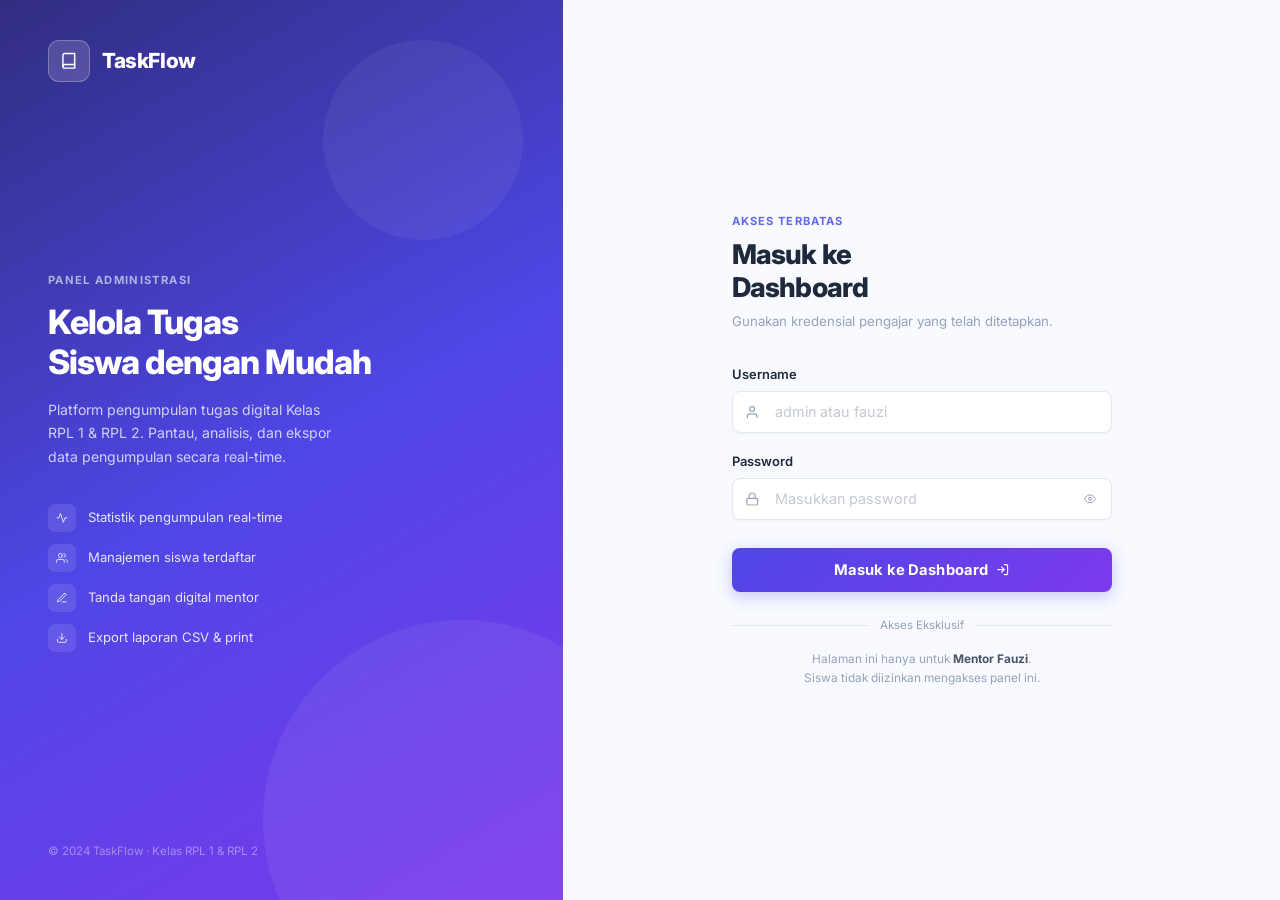
==== commit d7cbf1bd: "auth" ====
--- a/admin.html
+++ b/admin.html
@@ -33,18 +33,14 @@
         .pill-notsubmit  { background:#fef2f2; color:#dc2626; border:1px solid #fca5a5; border-radius:99px; padding:.2rem .65rem; font-size:.72rem; font-weight:700; }
         .pill-late       { background:#fffbeb; color:#d97706; border:1px solid #fcd34d; border-radius:99px; padding:.2rem .65rem; font-size:.72rem; font-weight:700; }
 
-        /* Export/Print toolbar */
         .toolbar { display:flex; gap:0.5rem; flex-wrap:wrap; align-items:center; }
 
-        /* Timeline / recent activity */
+        /* Activity */
         .activity-list { display:flex; flex-direction:column; gap:0; }
         .activity-item {
-            display:grid;
-            grid-template-columns:36px 1fr;
-            gap:.75rem;
-            padding:.7rem 0;
-            border-bottom:1px solid #f1f5f9;
-            align-items:start;
+            display:grid; grid-template-columns:36px 1fr;
+            gap:.75rem; padding:.7rem 0;
+            border-bottom:1px solid #f1f5f9; align-items:start;
         }
         .activity-item:last-child { border-bottom:none; }
         .act-avatar {
@@ -57,11 +53,8 @@
         .act-title { font-size:.84rem; font-weight:600; color:var(--text-primary); white-space:nowrap; overflow:hidden; text-overflow:ellipsis; }
         .act-sub   { font-size:.74rem; color:var(--text-muted); margin-top:.1rem; }
         .act-time  { font-size:.7rem; color:var(--text-muted); margin-top:.2rem; }
-
-        /* Donut SVG fix */
         svg.donut { overflow:visible; }
 
-        /* Report table print */
         @media print {
             .topnav, .page-header, .toolbar, .action-group,
             .btn, .search-filter-bar, #btnDeleteSel,
@@ -70,132 +63,538 @@
             .card { box-shadow:none; border:1px solid #ddd; }
             table { font-size:11px; }
         }
-
-        /* Row selected highlight */
         tr.selected td { background:#eef2ff !important; }
         .bulk-bar {
-            background: var(--accent);
-            color:white;
-            border-radius:var(--radius-sm);
-            padding:.5rem 1rem;
-            font-size:.82rem;
-            font-weight:600;
-            display:none;
-            align-items:center;
-            gap:.75rem;
+            background: var(--accent); color:white;
+            border-radius:var(--radius-sm); padding:.5rem 1rem;
+            font-size:.82rem; font-weight:600;
+            display:none; align-items:center; gap:.75rem;
         }
         .bulk-bar.show { display:flex; }
-
-        /* Admin page header extra */
-        .header-meta {
-            display:flex; gap:1rem; margin-top:.75rem; flex-wrap:wrap;
-        }
+        .header-meta { display:flex; gap:1rem; margin-top:.75rem; flex-wrap:wrap; }
         .header-meta-item {
-            background:rgba(255,255,255,.15);
-            border:1px solid rgba(255,255,255,.2);
-            border-radius:var(--radius-sm);
-            padding:.35rem .85rem;
-            font-size:.78rem;
-            font-weight:500;
-            display:flex; align-items:center; gap:.4rem;
-        }
-
-        /* Notification dot */
-        .notif-dot {
-            display:inline-block; width:8px; height:8px;
-            background:var(--danger); border-radius:50%;
-            margin-left:4px; animation:blink 1.5s ease infinite;
+            background:rgba(255,255,255,.15); border:1px solid rgba(255,255,255,.2);
+            border-radius:var(--radius-sm); padding:.35rem .85rem;
+            font-size:.78rem; font-weight:500; display:flex; align-items:center; gap:.4rem;
         }
         @keyframes blink { 0%,100%{opacity:1} 50%{opacity:.3} }
-
-        /* Refresh button in header */
         .btn-refresh-header {
-            background: rgba(255,255,255,0.2);
-            border: 1px solid rgba(255,255,255,0.35);
+            background: rgba(255,255,255,0.2); border: 1px solid rgba(255,255,255,0.35);
+            color: white; border-radius: var(--radius-sm); padding: 0.35rem 0.9rem;
+            font-size: 0.78rem; font-weight: 600; font-family: var(--font);
+            cursor: pointer; transition: all 0.2s; display: inline-flex; align-items: center; gap: 0.3rem;
+        }
+        .btn-refresh-header:hover { background: rgba(255,255,255,0.3); }
+
+        /* =============================================
+           AUTH GATE — Premium Split-Screen Login
+           ============================================= */
+        #authGate {
+            position: fixed;
+            inset: 0;
+            z-index: 9999;
+            display: flex;
+            min-height: 100vh;
+            background: #f8faff;
+            font-family: var(--font);
+            transition: opacity 0.3s ease;
+        }
+        #authGate.hidden {
+            opacity: 0;
+            pointer-events: none;
+        }
+
+        /* ── Left Branding Panel ── */
+        .auth-left {
+            flex: 0 0 44%;
+            background: linear-gradient(150deg, #312e81 0%, #4f46e5 50%, #7c3aed 100%);
+            display: flex;
+            flex-direction: column;
+            padding: 2.5rem 3rem;
             color: white;
+            position: relative;
+            overflow: hidden;
+        }
+        .auth-left::after {
+            content: '';
+            position: absolute;
+            width: 400px; height: 400px;
+            border-radius: 50%;
+            background: rgba(255,255,255,0.06);
+            bottom: -120px; right: -100px;
+            pointer-events: none;
+        }
+        .auth-left::before {
+            content: '';
+            position: absolute;
+            width: 200px; height: 200px;
+            border-radius: 50%;
+            background: rgba(255,255,255,0.05);
+            top: 40px; right: 40px;
+            pointer-events: none;
+        }
+        .auth-brand {
+            display: flex;
+            align-items: center;
+            gap: 0.75rem;
+            position: relative;
+            z-index: 1;
+        }
+        .auth-brand-logo {
+            width: 42px; height: 42px;
+            background: rgba(255,255,255,0.15);
+            border: 1px solid rgba(255,255,255,0.25);
+            border-radius: 11px;
+            display: flex; align-items: center; justify-content: center;
+        }
+        .auth-brand-name {
+            font-size: 1.3rem;
+            font-weight: 800;
+            letter-spacing: -0.02em;
+        }
+        .auth-left-body {
+            flex: 1;
+            display: flex;
+            flex-direction: column;
+            justify-content: center;
+            position: relative;
+            z-index: 1;
+            padding: 2rem 0;
+        }
+        .auth-tagline {
+            font-size: 0.7rem;
+            font-weight: 700;
+            letter-spacing: 0.12em;
+            text-transform: uppercase;
+            opacity: 0.6;
+            margin-bottom: 0.75rem;
+        }
+        .auth-left-title {
+            font-size: 2.1rem;
+            font-weight: 800;
+            line-height: 1.2;
+            letter-spacing: -0.03em;
+            margin-bottom: 1rem;
+        }
+        .auth-left-desc {
+            font-size: 0.88rem;
+            opacity: 0.75;
+            line-height: 1.65;
+            max-width: 300px;
+            margin-bottom: 2.25rem;
+        }
+        .auth-features {
+            display: flex;
+            flex-direction: column;
+            gap: 0.75rem;
+        }
+        .auth-feature-item {
+            display: flex;
+            align-items: center;
+            gap: 0.75rem;
+            font-size: 0.82rem;
+            opacity: 0.85;
+        }
+        .auth-feature-icon {
+            width: 28px; height: 28px;
+            background: rgba(255,255,255,0.12);
+            border-radius: 7px;
+            display: flex; align-items: center; justify-content: center;
+            flex-shrink: 0;
+        }
+        .auth-left-footer {
+            position: relative;
+            z-index: 1;
+            font-size: 0.72rem;
+            opacity: 0.4;
+        }
+
+        /* ── Right Form Panel ── */
+        .auth-right {
+            flex: 1;
+            background: #f8faff;
+            display: flex;
+            align-items: center;
+            justify-content: center;
+            padding: 3rem 2.5rem;
+            overflow-y: auto;
+        }
+        .auth-form-wrap {
+            width: 100%;
+            max-width: 380px;
+        }
+        .auth-form-eyebrow {
+            font-size: 0.7rem;
+            font-weight: 700;
+            letter-spacing: 0.1em;
+            text-transform: uppercase;
+            color: var(--accent);
+            margin-bottom: 0.5rem;
+        }
+        .auth-form-title {
+            font-size: 1.7rem;
+            font-weight: 800;
+            color: var(--text-primary);
+            letter-spacing: -0.03em;
+            line-height: 1.2;
+            margin-bottom: 0.4rem;
+        }
+        .auth-form-sub {
+            font-size: 0.83rem;
+            color: var(--text-muted);
+            margin-bottom: 2rem;
+        }
+
+        /* Alert box */
+        .auth-alert {
+            background: #fef2f2;
+            border: 1px solid #fca5a5;
+            color: #991b1b;
+            font-size: 0.8rem;
+            font-weight: 500;
+            padding: 0.7rem 0.9rem;
             border-radius: var(--radius-sm);
-            padding: 0.35rem 0.9rem;
-            font-size: 0.78rem;
+            margin-bottom: 1.25rem;
+            display: none;
+            align-items: center;
+            gap: 0.5rem;
+            animation: authAlertIn 0.2s ease;
+        }
+        .auth-alert.show { display: flex; }
+        @keyframes authAlertIn {
+            from { opacity:0; transform: translateY(-4px); }
+            to   { opacity:1; transform: translateY(0); }
+        }
+
+        /* Form fields */
+        .auth-field {
+            margin-bottom: 1.1rem;
+        }
+        .auth-field label {
+            display: block;
+            font-size: 0.81rem;
             font-weight: 600;
+            color: var(--text-primary);
+            margin-bottom: 0.4rem;
+        }
+        .auth-input-wrap {
+            position: relative;
+        }
+        .auth-input-icon {
+            position: absolute;
+            left: 0.85rem;
+            top: 50%;
+            transform: translateY(-50%);
+            color: var(--text-muted);
+            display: flex;
+            pointer-events: none;
+        }
+        .auth-input-wrap input {
+            width: 100%;
+            padding: 0.72rem 2.8rem 0.72rem 2.65rem;
+            border: 1.5px solid var(--border);
+            border-radius: var(--radius-sm);
+            font-size: 0.9rem;
+            font-family: var(--font);
+            background: #fff;
+            color: var(--text-primary);
+            transition: border-color 0.18s, box-shadow 0.18s;
+            outline: none;
+            box-shadow: 0 1px 3px rgba(0,0,0,0.04);
+        }
+        .auth-input-wrap input:focus {
+            border-color: var(--accent);
+            box-shadow: 0 0 0 3px rgba(99, 102, 241, 0.1);
+        }
+        .auth-input-wrap input::placeholder {
+            color: #c4c9d4;
+        }
+        .auth-toggle-pw {
+            position: absolute;
+            right: 0.8rem;
+            top: 50%;
+            transform: translateY(-50%);
+            background: none;
+            border: none;
+            color: var(--text-muted);
+            cursor: pointer;
+            padding: 0.2rem;
+            display: flex;
+            align-items: center;
+            border-radius: 4px;
+            transition: color 0.15s;
+        }
+        .auth-toggle-pw:hover { color: var(--text-secondary); }
+
+        /* Submit */
+        .auth-btn {
+            width: 100%;
+            padding: 0.82rem 1.5rem;
+            background: linear-gradient(135deg, #4f46e5 0%, #7c3aed 100%);
+            color: white;
+            border: none;
+            border-radius: var(--radius-sm);
+            font-size: 0.92rem;
+            font-weight: 700;
             font-family: var(--font);
             cursor: pointer;
+            display: flex;
+            align-items: center;
+            justify-content: center;
+            gap: 0.5rem;
+            margin-top: 1.75rem;
             transition: all 0.2s;
-            display: inline-flex;
+            box-shadow: 0 4px 16px rgba(79, 70, 229, 0.3);
+            letter-spacing: 0.01em;
+        }
+        .auth-btn:hover {
+            box-shadow: 0 6px 22px rgba(79, 70, 229, 0.42);
+            transform: translateY(-1px);
+        }
+        .auth-btn:active {
+            transform: translateY(0);
+            box-shadow: 0 3px 10px rgba(79, 70, 229, 0.3);
+        }
+
+        /* Footer */
+        .auth-divider {
+            display: flex;
             align-items: center;
-            gap: 0.3rem;
-        }
-        .btn-refresh-header:hover {
-            background: rgba(255,255,255,0.3);
-            transform: scale(1.05);
-        }
-        .btn-refresh-header:active { transform: scale(0.97); }
+            gap: 0.75rem;
+            margin: 1.5rem 0 0;
+        }
+        .auth-divider hr {
+            flex: 1; border: none; border-top: 1px solid var(--border);
+        }
+        .auth-divider span {
+            font-size: 0.72rem;
+            color: var(--text-muted);
+            white-space: nowrap;
+        }
+        .auth-note {
+            margin-top: 1rem;
+            font-size: 0.74rem;
+            color: var(--text-muted);
+            text-align: center;
+            line-height: 1.55;
+        }
+        .auth-note strong {
+            color: var(--text-secondary);
+        }
+
+        /* Responsive */
+        @media (max-width: 800px) {
+            .auth-left { display: none; }
+            .auth-right { padding: 2.5rem 1.5rem; }
+        }
     </style>
 </head>
 <body>
+
+    <!-- ========================================
+         AUTH GATE — Full-Screen Login
+         Shown when unauthenticated, hides dashboard
+         ======================================== -->
+    <div id="authGate">
+        <!-- Left: Branding Panel -->
+        <div class="auth-left">
+            <div class="auth-brand">
+                <div class="auth-brand-logo">
+                    <svg class="svg-icon" viewBox="0 0 24 24" style="color:white;"><path d="M4 19.5A2.5 2.5 0 0 1 6.5 17H20"></path><path d="M6.5 2H20v20H6.5A2.5 2.5 0 0 1 4 19.5v-15A2.5 2.5 0 0 1 6.5 2z"></path></svg>
+                </div>
+                <span class="auth-brand-name">TaskFlow</span>
+            </div>
+
+            <div class="auth-left-body">
+                <p class="auth-tagline">Panel Administrasi</p>
+                <h2 class="auth-left-title">Kelola Tugas<br>Siswa dengan Mudah</h2>
+                <p class="auth-left-desc">Platform pengumpulan tugas digital Kelas RPL 1 &amp; RPL 2. Pantau, analisis, dan ekspor data pengumpulan secara real-time.</p>
+
+                <div class="auth-features">
+                    <div class="auth-feature-item">
+                        <div class="auth-feature-icon">
+                            <svg class="svg-icon sm" viewBox="0 0 24 24" style="color:white;"><polyline points="22 12 18 12 15 21 9 3 6 12 2 12"></polyline></svg>
+                        </div>
+                        <span>Statistik pengumpulan real-time</span>
+                    </div>
+                    <div class="auth-feature-item">
+                        <div class="auth-feature-icon">
+                            <svg class="svg-icon sm" viewBox="0 0 24 24" style="color:white;"><path d="M17 21v-2a4 4 0 0 0-4-4H5a4 4 0 0 0-4 4v2"></path><circle cx="9" cy="7" r="4"></circle><path d="M23 21v-2a4 4 0 0 0-3-3.87"></path><path d="M16 3.13a4 4 0 0 1 0 7.75"></path></svg>
+                        </div>
+                        <span>Manajemen siswa terdaftar</span>
+                    </div>
+                    <div class="auth-feature-item">
+                        <div class="auth-feature-icon">
+                            <svg class="svg-icon sm" viewBox="0 0 24 24" style="color:white;"><path d="M12 20h9"></path><path d="M16.5 3.5a2.121 2.121 0 0 1 3 3L7 19l-4 1 1-4L16.5 3.5z"></path></svg>
+                        </div>
+                        <span>Tanda tangan digital mentor</span>
+                    </div>
+                    <div class="auth-feature-item">
+                        <div class="auth-feature-icon">
+                            <svg class="svg-icon sm" viewBox="0 0 24 24" style="color:white;"><path d="M21 15v4a2 2 0 0 1-2 2H5a2 2 0 0 1-2-2v-4"></path><polyline points="7 10 12 15 17 10"></polyline><line x1="12" y1="15" x2="12" y2="3"></line></svg>
+                        </div>
+                        <span>Export laporan CSV &amp; print</span>
+                    </div>
+                </div>
+            </div>
+
+            <div class="auth-left-footer">
+                &copy; 2024 TaskFlow · Kelas RPL 1 &amp; RPL 2
+            </div>
+        </div>
+
+        <!-- Right: Login Form Panel -->
+        <div class="auth-right">
+            <div class="auth-form-wrap">
+                <p class="auth-form-eyebrow">Akses Terbatas</p>
+                <h1 class="auth-form-title">Masuk ke<br>Dashboard</h1>
+                <p class="auth-form-sub">Gunakan kredensial pengajar yang telah ditetapkan.</p>
+
+                <!-- Error Alert -->
+                <div id="loginAlert" class="auth-alert">
+                    <svg class="svg-icon sm" viewBox="0 0 24 24" style="flex-shrink:0;"><circle cx="12" cy="12" r="10"></circle><line x1="12" y1="8" x2="12" y2="12"></line><line x1="12" y1="16" x2="12.01" y2="16"></line></svg>
+                    <span id="loginAlertText">Username atau password salah.</span>
+                </div>
+
+                <form id="adminLoginForm" onsubmit="return false;" autocomplete="on">
+                    <!-- Username -->
+                    <div class="auth-field">
+                        <label for="adminUsername">Username</label>
+                        <div class="auth-input-wrap">
+                            <span class="auth-input-icon">
+                                <svg class="svg-icon sm" viewBox="0 0 24 24"><path d="M20 21v-2a4 4 0 0 0-4-4H8a4 4 0 0 0-4 4v2"></path><circle cx="12" cy="7" r="4"></circle></svg>
+                            </span>
+                            <input
+                                type="text"
+                                id="adminUsername"
+                                placeholder="admin atau fauzi"
+                                autocomplete="username"
+                                required
+                            />
+                        </div>
+                    </div>
+
+                    <!-- Password -->
+                    <div class="auth-field">
+                        <label for="adminPassword">Password</label>
+                        <div class="auth-input-wrap">
+                            <span class="auth-input-icon">
+                                <svg class="svg-icon sm" viewBox="0 0 24 24"><rect x="3" y="11" width="18" height="11" rx="2" ry="2"></rect><path d="M7 11V7a5 5 0 0 1 10 0v4"></path></svg>
+                            </span>
+                            <input
+                                type="password"
+                                id="adminPassword"
+                                placeholder="Masukkan password"
+                                autocomplete="current-password"
+                                required
+                            />
+                            <button type="button" class="auth-toggle-pw" id="btnTogglePw" title="Tampilkan password">
+                                <svg class="svg-icon sm" viewBox="0 0 24 24"><path d="M1 12s4-8 11-8 11 8 11 8-4 8-11 8-11-8-11-8z"></path><circle cx="12" cy="12" r="3"></circle></svg>
+                            </button>
+                        </div>
+                    </div>
+
+                    <!-- Submit -->
+                    <button type="submit" class="auth-btn">
+                        <span>Masuk ke Dashboard</span>
+                        <svg class="svg-icon sm" viewBox="0 0 24 24"><path d="M15 3h4a2 2 0 0 1 2 2v14a2 2 0 0 1-2 2h-4"></path><polyline points="10 17 15 12 10 7"></polyline><line x1="15" y1="12" x2="3" y2="12"></line></svg>
+                    </button>
+                </form>
+
+                <div class="auth-divider">
+                    <hr /><span>Akses Eksklusif</span><hr />
+                </div>
+                <p class="auth-note">
+                    Halaman ini hanya untuk <strong>Mentor Fauzi</strong>.<br>
+                    Siswa tidak diizinkan mengakses panel ini.
+                </p>
+            </div>
+        </div>
+    </div>
+
+    <!-- ========================================
+         DASHBOARD (hidden until auth)
+         ======================================== -->
 
     <!-- TOP NAVIGATION -->
     <nav class="topnav">
         <div class="topnav-inner">
             <a href="index.html" class="nav-logo">
-                <span class="nav-logo-icon">📚</span>
+                <svg class="svg-icon lg" viewBox="0 0 24 24"><path d="M4 19.5A2.5 2.5 0 0 1 6.5 17H20"></path><path d="M6.5 2H20v20H6.5A2.5 2.5 0 0 1 4 19.5v-15A2.5 2.5 0 0 1 6.5 2z"></path></svg>
                 <span class="nav-logo-text">TaskFlow</span>
             </a>
             <div class="nav-links">
                 <a href="index.html" class="nav-link">
-                    📝 <span class="nav-text">Form Siswa</span>
+                    <svg class="svg-icon sm" viewBox="0 0 24 24"><path d="M14 2H6a2 2 0 0 0-2 2v16a2 2 0 0 0 2 2h12a2 2 0 0 0 2-2V8z"></path><polyline points="14 2 14 8 20 8"></polyline><line x1="16" y1="13" x2="8" y2="13"></line><line x1="16" y1="17" x2="8" y2="17"></line></svg>
+                    <span class="nav-text">Form Siswa</span>
                 </a>
                 <a href="admin.html" class="nav-link active">
-                    🛡 <span class="nav-text">Dashboard Admin</span>
+                    <svg class="svg-icon sm" viewBox="0 0 24 24"><path d="M12 22s8-4 8-10V5l-8-3-8 3v7c0 6 8 10 8 10z"></path></svg>
+                    <span class="nav-text">Dashboard Admin</span>
                 </a>
             </div>
         </div>
     </nav>
 
     <!-- PAGE HEADER -->
-    <div class="page-header">
+    <div class="page-header" id="adminMainContent" style="display:none;">
         <div class="page-header-inner">
             <div class="page-header-top">
                 <div>
-                    <h1>🛡 Dashboard Admin — RPL 1 &amp; RPL 2</h1>
+                    <h1>Dashboard Admin — Kelas RPL 1 &amp; RPL 2</h1>
                     <p>Pantau dan kelola semua tugas yang dikumpulkan siswa secara real-time.</p>
                 </div>
-                <div class="mentor-chip">
-                    <div class="mentor-avatar">F</div>
-                    <div class="mentor-info">
-                        <div class="mentor-label">Login sebagai</div>
-                        <div class="mentor-name">Fauzi — Mentor</div>
-                    </div>
+                <div style="display:flex;align-items:center;gap:0.75rem;">
+                    <div class="mentor-chip">
+                        <div class="mentor-avatar">F</div>
+                        <div class="mentor-info">
+                            <div class="mentor-label">Login sebagai</div>
+                            <div class="mentor-name">Fauzi — Mentor</div>
+                        </div>
+                    </div>
+                    <button class="btn-logout" id="btnLogoutAdmin" title="Keluar dari Panel Admin">
+                        <svg class="svg-icon sm" viewBox="0 0 24 24"><path d="M9 21H5a2 2 0 0 1-2-2V5a2 2 0 0 1 2-2h4"></path><polyline points="16 17 21 12 16 7"></polyline><line x1="21" y1="12" x2="9" y2="12"></line></svg>
+                        <span>Keluar</span>
+                    </button>
                 </div>
             </div>
             <div class="header-meta">
-                <div class="header-meta-item">📅 <span id="headerDate">—</span></div>
-                <div class="header-meta-item">🕐 <span id="headerTime">—</span></div>
-                <div class="header-meta-item">💾 Data localStorage</div>
-                <div class="header-meta-item">🔁 Update: <span id="lastRefreshed">—</span></div>
-                <div class="header-meta-item" id="sigStatus">✍️ TTD: <span id="sigStatusText">Belum ada</span></div>
-                <button class="btn-refresh-header" id="btnRefresh" title="Refresh data sekarang">🔄 Refresh</button>
+                <div class="header-meta-item">
+                    <svg class="svg-icon sm" viewBox="0 0 24 24"><rect x="3" y="4" width="18" height="18" rx="2" ry="2"></rect><line x1="16" y1="2" x2="16" y2="6"></line><line x1="8" y1="2" x2="8" y2="6"></line><line x1="3" y1="10" x2="21" y2="10"></line></svg>
+                    <span id="headerDate">—</span>
+                </div>
+                <div class="header-meta-item">
+                    <svg class="svg-icon sm" viewBox="0 0 24 24"><circle cx="12" cy="12" r="10"></circle><polyline points="12 6 12 12 16 14"></polyline></svg>
+                    <span id="headerTime">—</span>
+                </div>
+                <div class="header-meta-item">Storage Local</div>
+                <div class="header-meta-item">Update: <span id="lastRefreshed">—</span></div>
+                <div class="header-meta-item" id="sigStatus">TTD Mentor: <span id="sigStatusText">Belum ada</span></div>
+                <button class="btn-refresh-header" id="btnRefresh" title="Refresh data sekarang">
+                    <svg class="svg-icon sm" viewBox="0 0 24 24"><polyline points="23 4 23 10 17 10"></polyline><path d="M20.49 15a9 9 0 1 1-2.12-9.36L23 10"></path></svg>
+                    Refresh
+                </button>
             </div>
         </div>
     </div>
 
-    <main class="container">
+    <main class="container" id="adminDashboardContent" style="display:none;">
 
         <!-- SIGNATURE CANVAS CARD -->
         <div class="card sig-card">
             <div class="card-header">
                 <div>
-                    <div class="card-title"><span class="icon">✍️</span> Tanda Tangan Digital — Fauzi</div>
+                    <div class="card-title">Tanda Tangan Digital — Fauzi</div>
                     <div class="card-subtitle">Buat atau perbarui tanda tangan Anda. Tanda tangan akan tampil di halaman siswa.</div>
                 </div>
                 <div style="display:flex;gap:.5rem;flex-wrap:wrap;align-items:center;">
                     <div class="sig-status-pill" id="sigStatusPill">Belum Ada</div>
-                    <button class="btn btn-danger-outline btn-sm" id="btnClearSig">🗑 Hapus</button>
-                    <button class="btn btn-primary btn-sm" id="btnSaveSig">💾 Simpan Tanda Tangan</button>
+                    <button class="btn btn-danger-outline btn-sm" id="btnClearSig">Hapus</button>
+                    <button class="btn btn-primary btn-sm" id="btnSaveSig">Simpan Tanda Tangan</button>
                 </div>
             </div>
 
             <div class="sig-canvas-area">
-                <!-- Pen Tools -->
                 <div class="sig-tools">
                     <div class="sig-tool-group">
                         <span class="sig-tool-label">Warna:</span>
@@ -211,20 +610,16 @@
                         <button class="sig-size-btn" data-size="7" title="Tebal"><span style="width:12px;height:7px;background:currentColor;display:block;"></span></button>
                     </div>
                     <div class="sig-tool-group">
-                        <button class="btn btn-ghost btn-sm" id="btnUndoSig">↩ Undo</button>
-                        <button class="btn btn-ghost btn-sm" id="btnEraseSig" id="btnEraseSig">💯 Hapus Semua</button>
-                    </div>
-                </div>
-
-                <!-- Canvas -->
+                        <button class="btn btn-ghost btn-sm" id="btnUndoSig">Undo</button>
+                        <button class="btn btn-ghost btn-sm" id="btnEraseSig">Hapus Semua</button>
+                    </div>
+                </div>
                 <div class="sig-canvas-wrap">
                     <canvas id="sigCanvas" width="700" height="220"></canvas>
                     <div class="sig-canvas-hint" id="sigCanvasHint">Tanda tangani di sini ↓</div>
                 </div>
-
-                <!-- Preview (shown after save) -->
                 <div class="sig-saved-preview" id="sigSavedPreview" style="display:none;">
-                    <div class="sig-preview-label">✓ Tanda tangan tersimpan — ditampilkan ke siswa</div>
+                    <div class="sig-preview-label">Tanda tangan tersimpan — ditampilkan ke siswa</div>
                     <img id="sigPreviewImg" src="" alt="Tanda Tangan Tersimpan" class="sig-preview-img" />
                 </div>
             </div>
@@ -233,7 +628,9 @@
         <!-- KPI STATS -->
         <div class="stats-grid" id="statsGrid">
             <div class="stat-card blue">
-                <div class="stat-icon-wrap">📦</div>
+                <div class="stat-icon-wrap">
+                    <svg class="svg-icon lg" viewBox="0 0 24 24"><path d="M21 16V8a2 2 0 0 0-1-1.73l-7-4a2 2 0 0 0-2 0l-7 4A2 2 0 0 0 3 8v8a2 2 0 0 0 1 1.73l7 4a2 2 0 0 0 2 0l7-4A2 2 0 0 0 21 16z"></path></svg>
+                </div>
                 <div class="stat-body">
                     <div class="stat-number" id="statTotal">0</div>
                     <div class="stat-label">Total Tugas</div>
@@ -241,7 +638,9 @@
                 </div>
             </div>
             <div class="stat-card green">
-                <div class="stat-icon-wrap">✅</div>
+                <div class="stat-icon-wrap">
+                    <svg class="svg-icon lg" viewBox="0 0 24 24"><path d="M22 11.08V12a10 10 0 1 1-5.93-9.14"></path><polyline points="22 4 12 14.01 9 11.01"></polyline></svg>
+                </div>
                 <div class="stat-body">
                     <div class="stat-number" id="statTepat">0</div>
                     <div class="stat-label">Tepat Waktu</div>
@@ -249,7 +648,9 @@
                 </div>
             </div>
             <div class="stat-card red">
-                <div class="stat-icon-wrap">⏰</div>
+                <div class="stat-icon-wrap">
+                    <svg class="svg-icon lg" viewBox="0 0 24 24"><circle cx="12" cy="12" r="10"></circle><polyline points="12 6 12 12 16 14"></polyline></svg>
+                </div>
                 <div class="stat-body">
                     <div class="stat-number" id="statTerlambat">0</div>
                     <div class="stat-label">Terlambat</div>
@@ -257,7 +658,9 @@
                 </div>
             </div>
             <div class="stat-card purple">
-                <div class="stat-icon-wrap">👥</div>
+                <div class="stat-icon-wrap">
+                    <svg class="svg-icon lg" viewBox="0 0 24 24"><path d="M17 21v-2a4 4 0 0 0-4-4H5a4 4 0 0 0-4 4v2"></path><circle cx="9" cy="7" r="4"></circle><path d="M23 21v-2a4 4 0 0 0-3-3.87"></path><path d="M16 3.13a4 4 0 0 1 0 7.75"></path></svg>
+                </div>
                 <div class="stat-body">
                     <div class="stat-number" id="statSiswa">0</div>
                     <div class="stat-label">Siswa Unik</div>
@@ -267,12 +670,11 @@
 
         <!-- ROW: CHARTS -->
         <div class="admin-grid">
-
-            <!-- Donut Chart: Status Ratio -->
+            <!-- Donut Chart -->
             <div class="card">
                 <div class="card-header">
                     <div>
-                        <div class="card-title"><span class="icon">📊</span> Rasio Status Pengumpulan</div>
+                        <div class="card-title">Rasio Status Pengumpulan</div>
                         <div class="card-subtitle">Tepat waktu vs terlambat</div>
                     </div>
                 </div>
@@ -280,15 +682,11 @@
                     <svg class="donut" width="120" height="120" viewBox="0 0 120 120" id="donutSvg">
                         <circle cx="60" cy="60" r="45" fill="none" stroke="#f1f5f9" stroke-width="18"/>
                         <circle class="donut-tepat" cx="60" cy="60" r="45" fill="none"
-                            stroke="#059669" stroke-width="18"
-                            stroke-dasharray="0 283"
-                            stroke-dashoffset="71"
+                            stroke="#059669" stroke-width="18" stroke-dasharray="0 283" stroke-dashoffset="71"
                             stroke-linecap="round"
                             style="transition:stroke-dasharray .8s cubic-bezier(.4,0,.2,1);transform:rotate(-90deg);transform-origin:60px 60px" />
                         <circle class="donut-terlambat" cx="60" cy="60" r="45" fill="none"
-                            stroke="#dc2626" stroke-width="18"
-                            stroke-dasharray="0 283"
-                            stroke-dashoffset="71"
+                            stroke="#dc2626" stroke-width="18" stroke-dasharray="0 283" stroke-dashoffset="71"
                             stroke-linecap="round"
                             style="transition:stroke-dasharray .8s cubic-bezier(.4,0,.2,1) .1s;transform:rotate(-90deg);transform-origin:60px 60px" />
                         <text x="60" y="55" text-anchor="middle" font-size="14" font-weight="800" fill="#1e293b" font-family="Inter,sans-serif" id="donutCenter">0%</text>
@@ -327,13 +725,12 @@
             <div class="card">
                 <div class="card-header">
                     <div>
-                        <div class="card-title"><span class="icon">🕐</span> Aktivitas Terbaru</div>
+                        <div class="card-title">Aktivitas Terbaru</div>
                         <div class="card-subtitle">10 tugas terakhir yang dikumpulkan</div>
                     </div>
                 </div>
                 <div class="activity-list" id="activityList">
                     <div class="empty-state" style="padding:2rem 0;">
-                        <div class="empty-icon">📭</div>
                         <p>Belum ada aktivitas.</p>
                     </div>
                 </div>
@@ -344,7 +741,7 @@
         <div class="card">
             <div class="card-header">
                 <div>
-                    <div class="card-title"><span class="icon">📚</span> Tugas per Mata Pelajaran</div>
+                    <div class="card-title">Tugas per Mata Pelajaran</div>
                     <div class="card-subtitle">Distribusi jumlah tugas berdasarkan mata pelajaran</div>
                 </div>
             </div>
@@ -357,12 +754,11 @@
 
         <!-- ROW: Student Management + Status -->
         <div class="admin-grid">
-
             <!-- Daftar Siswa Terdaftar -->
             <div class="card">
                 <div class="card-header">
                     <div>
-                        <div class="card-title"><span class="icon">👥</span> Manajemen Siswa Terdaftar</div>
+                        <div class="card-title">Manajemen Siswa Terdaftar</div>
                         <div class="card-subtitle">Tambah nama siswa untuk memantau siapa yang belum mengumpulkan</div>
                     </div>
                 </div>
@@ -373,7 +769,6 @@
                 </div>
                 <div class="student-list" id="studentList">
                     <div class="empty-state" style="padding:1.5rem 0;">
-                        <div class="empty-icon" style="font-size:2rem;">👤</div>
                         <p>Belum ada siswa terdaftar.</p>
                         <p class="empty-sub">Tambah nama siswa di atas untuk memantau status pengumpulan.</p>
                     </div>
@@ -384,7 +779,7 @@
             <div class="card">
                 <div class="card-header">
                     <div>
-                        <div class="card-title"><span class="icon">📋</span> Rekap per Mata Pelajaran</div>
+                        <div class="card-title">Rekap per Mata Pelajaran</div>
                         <div class="card-subtitle">Persentase pengumpulan per mapel</div>
                     </div>
                 </div>
@@ -400,27 +795,27 @@
         <div class="card">
             <div class="card-header">
                 <div>
-                    <div class="card-title"><span class="icon">📋</span> Semua Tugas Terkumpul</div>
+                    <div class="card-title">Semua Tugas Terkumpul</div>
                     <div class="card-subtitle">Kelola dan ekspor data pengumpulan tugas</div>
                 </div>
                 <div class="toolbar no-print">
-                    <button class="btn btn-success btn-sm" id="btnExportCSV">⬇ Export CSV</button>
-                    <button class="btn btn-outline btn-sm" id="btnPrint">🖨 Print</button>
-                    <button class="btn btn-danger-outline btn-sm" id="btnDeleteAll">🗑 Hapus Semua</button>
+                    <button class="btn btn-success btn-sm" id="btnExportCSV">Export CSV</button>
+                    <button class="btn btn-outline btn-sm" id="btnPrint">Print Data</button>
+                    <button class="btn btn-danger-outline btn-sm" id="btnDeleteAll">Hapus Semua</button>
                 </div>
             </div>
 
             <!-- Bulk bar -->
             <div class="bulk-bar no-print" id="bulkBar">
                 <span id="bulkCount">0 dipilih</span>
-                <button class="btn btn-danger btn-xs" id="btnDeleteSelected">🗑 Hapus Terpilih</button>
-                <button class="btn btn-ghost btn-xs" id="btnDeselectAll">✕ Batal</button>
+                <button class="btn btn-danger btn-xs" id="btnDeleteSelected">Hapus Terpilih</button>
+                <button class="btn btn-ghost btn-xs" id="btnDeselectAll">Batal</button>
             </div>
 
             <!-- Search & filter -->
             <div class="search-filter-bar no-print" style="margin-bottom:1rem;">
                 <div class="search-wrapper">
-                    <span class="search-icon">🔍</span>
+                    <svg class="svg-icon sm search-icon" viewBox="0 0 24 24"><circle cx="11" cy="11" r="8"></circle><line x1="21" y1="21" x2="16.65" y2="16.65"></line></svg>
                     <input type="text" id="adminSearch" placeholder="Cari nama, mata pelajaran, judul..." />
                     <button class="btn-clear" id="adminClearSearch">✕</button>
                 </div>
@@ -429,8 +824,8 @@
                 </select>
                 <select class="filter-select" id="adminFilterStatus">
                     <option value="">Semua Status</option>
-                    <option value="tepat">✅ Tepat Waktu</option>
-                    <option value="terlambat">⏰ Terlambat</option>
+                    <option value="tepat">Tepat Waktu</option>
+                    <option value="terlambat">Terlambat</option>
                 </select>
                 <span class="result-count" id="adminResultCount">0 tugas</span>
             </div>
@@ -444,7 +839,7 @@
                             <th data-sort="name">Nama ↕</th>
                             <th data-sort="subject">Mata Pelajaran ↕</th>
                             <th data-sort="title">Judul Tugas</th>
-                            <th>Link</th>
+                            <th>Link / File</th>
                             <th data-sort="date">Tgl. Kumpul ↕</th>
                             <th data-sort="deadline">Deadline ↕</th>
                             <th data-sort="status">Status ↕</th>
@@ -454,7 +849,6 @@
                     <tbody id="adminBody"></tbody>
                 </table>
                 <div class="empty-state" id="adminEmpty" style="display:none;">
-                    <div class="empty-icon">📭</div>
                     <p>Tidak ada tugas ditemukan.</p>
                     <p class="empty-sub">Coba ubah filter atau kata kunci pencarian.</p>
                 </div>
@@ -469,7 +863,6 @@
     <!-- MODAL -->
     <div class="modal-overlay" id="modalOverlay" aria-hidden="true">
         <div class="modal">
-            <div class="modal-icon">⚠️</div>
             <h3 id="modalTitle">Konfirmasi Hapus</h3>
             <p id="modalMessage">Data akan dihapus permanen.</p>
             <div class="modal-actions">
--- a/style.css
+++ b/style.css
@@ -121,6 +121,27 @@
 }
 .nav-link:hover { background: var(--accent-bg); color: var(--accent); }
 .nav-link.active { background: var(--accent-bg); color: var(--accent); }
+.secret-admin-btn {
+    background: transparent;
+    border: none;
+    cursor: pointer;
+    font-size: 0.9rem;
+    padding: 0.5rem;
+    border-radius: var(--radius-sm);
+    color: var(--text-muted);
+    opacity: 0.2;
+    transition: all var(--transition);
+    display: inline-flex;
+    align-items: center;
+    justify-content: center;
+    margin-left: 0.25rem;
+    outline: none;
+}
+.secret-admin-btn:hover {
+    opacity: 1;
+    background: var(--accent-bg);
+    color: var(--accent);
+}
 .nav-badge {
     background: var(--accent);
     color: white;
@@ -1257,3 +1278,158 @@
     .form-actions { flex-direction: column; width: 100%; }
     .form-actions .btn { width: 100%; justify-content: center; }
 }
+
+/* =========================================
+   SVG ICONS & UTILITIES
+   ========================================= */
+.svg-icon {
+    width: 1.1em;
+    height: 1.1em;
+    display: inline-block;
+    vertical-align: -0.15em;
+    stroke-width: 2;
+    stroke: currentColor;
+    fill: none;
+    stroke-linecap: round;
+    stroke-linejoin: round;
+    flex-shrink: 0;
+}
+.svg-icon.lg { width: 1.4em; height: 1.4em; }
+.svg-icon.sm { width: 0.9em; height: 0.9em; }
+
+/* Logout Button */
+.btn-logout {
+    background: rgba(239, 68, 68, 0.1);
+    color: #ef4444;
+    border: 1px solid rgba(239, 68, 68, 0.2);
+    padding: 0.4rem 0.85rem;
+    border-radius: var(--radius-sm);
+    font-size: 0.8rem;
+    font-weight: 600;
+    cursor: pointer;
+    display: inline-flex;
+    align-items: center;
+    gap: 0.35rem;
+    transition: all var(--transition);
+}
+.btn-logout:hover {
+    background: #ef4444;
+    color: white;
+    border-color: #ef4444;
+}
+
+/* =========================================
+   ADMIN LOGIN MODAL & AUTH GATE
+   ========================================= */
+.login-modal-overlay {
+    position: fixed;
+    inset: 0;
+    background: rgba(15, 23, 42, 0.75);
+    backdrop-filter: blur(8px);
+    -webkit-backdrop-filter: blur(8px);
+    z-index: 9999;
+    display: flex;
+    align-items: center;
+    justify-content: center;
+    padding: 1.5rem;
+    opacity: 0;
+    pointer-events: none;
+    transition: opacity 0.3s ease;
+}
+.login-modal-overlay.active {
+    opacity: 1;
+    pointer-events: auto;
+}
+.login-card {
+    background: #ffffff;
+    border: 1px solid var(--border);
+    border-radius: var(--radius-xl);
+    box-shadow: 0 25px 50px -12px rgba(0, 0, 0, 0.25);
+    width: 100%;
+    max-width: 420px;
+    padding: 2.5rem 2rem;
+    position: relative;
+    transform: translateY(20px) scale(0.96);
+    transition: transform 0.3s cubic-bezier(0.16, 1, 0.3, 1);
+}
+.login-modal-overlay.active .login-card {
+    transform: translateY(0) scale(1);
+}
+.login-header {
+    text-align: center;
+    margin-bottom: 2rem;
+}
+.login-icon-badge {
+    width: 56px;
+    height: 56px;
+    background: var(--accent-bg);
+    color: var(--accent);
+    border-radius: 16px;
+    display: inline-flex;
+    align-items: center;
+    justify-content: center;
+    margin-bottom: 1rem;
+    box-shadow: 0 4px 12px rgba(99, 102, 241, 0.15);
+}
+.login-title {
+    font-size: 1.4rem;
+    font-weight: 800;
+    color: var(--text-primary);
+    letter-spacing: -0.02em;
+}
+.login-subtitle {
+    font-size: 0.84rem;
+    color: var(--text-muted);
+    margin-top: 0.35rem;
+}
+.login-alert {
+    background: #fef2f2;
+    border: 1px solid #fca5a5;
+    color: #991b1b;
+    font-size: 0.8rem;
+    font-weight: 500;
+    padding: 0.65rem 0.85rem;
+    border-radius: var(--radius-sm);
+    margin-bottom: 1.25rem;
+    display: flex;
+    align-items: center;
+    gap: 0.5rem;
+}
+.input-icon-group {
+    position: relative;
+    display: flex;
+    align-items: center;
+}
+.input-icon-group .input-icon {
+    position: absolute;
+    left: 0.9rem;
+    color: var(--text-muted);
+    pointer-events: none;
+}
+.input-icon-group input {
+    padding-left: 2.6rem;
+}
+.btn-toggle-pw {
+    position: absolute;
+    right: 0.75rem;
+    background: none;
+    border: none;
+    color: var(--text-muted);
+    cursor: pointer;
+    padding: 0.25rem;
+    display: flex;
+    align-items: center;
+    justify-content: center;
+    border-radius: 4px;
+}
+.btn-toggle-pw:hover { color: var(--text-primary); }
+
+.login-footer-hint {
+    margin-top: 1.5rem;
+    text-align: center;
+    font-size: 0.76rem;
+    color: var(--text-muted);
+    border-top: 1px solid var(--border);
+    padding-top: 1rem;
+}
+
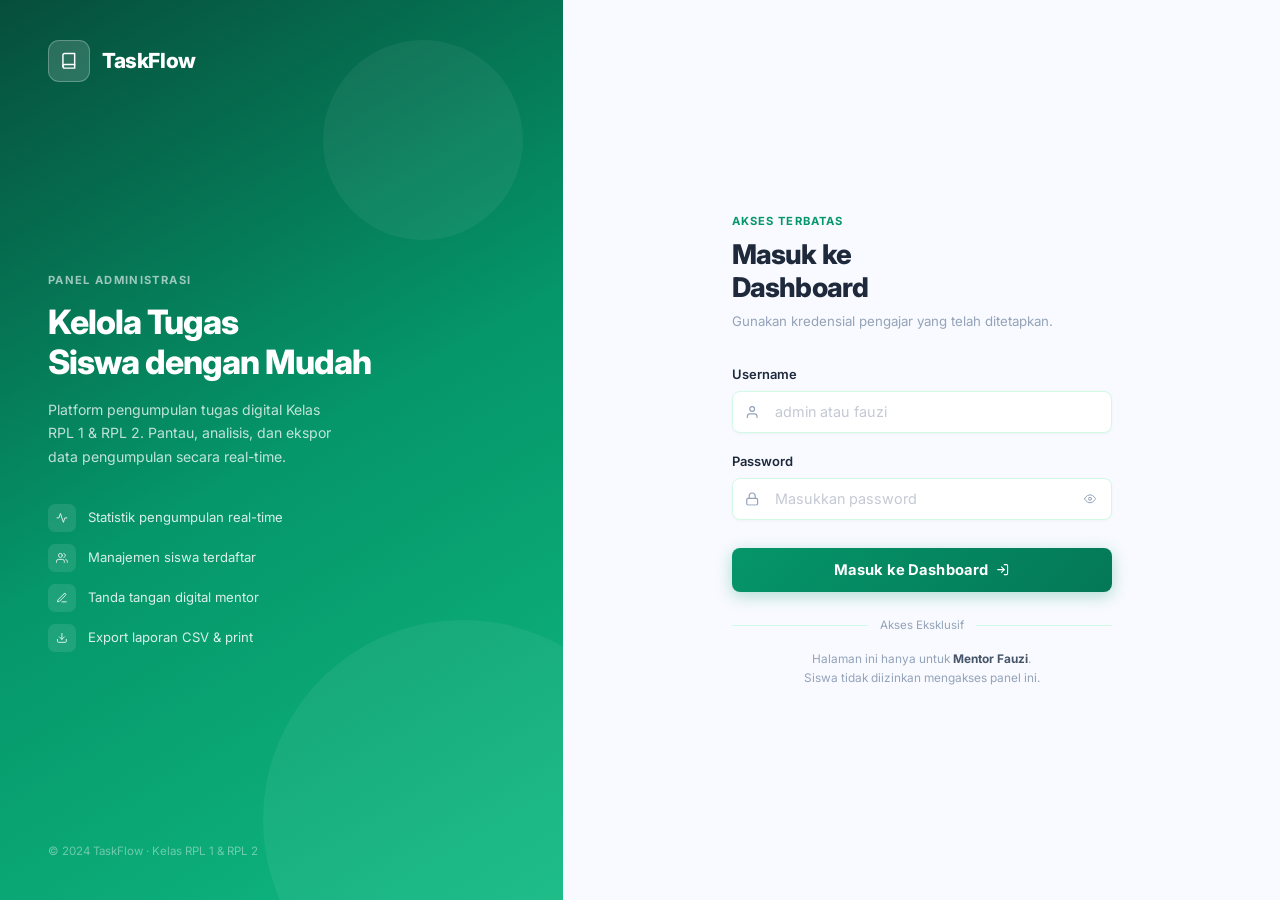
==== commit 986ae7c8: "auth update" ====
--- a/admin.html
+++ b/admin.html
@@ -107,7 +107,7 @@
         /* ── Left Branding Panel ── */
         .auth-left {
             flex: 0 0 44%;
-            background: linear-gradient(150deg, #312e81 0%, #4f46e5 50%, #7c3aed 100%);
+            background: linear-gradient(150deg, #064e3b 0%, #059669 50%, #10b981 100%);
             display: flex;
             flex-direction: column;
             padding: 2.5rem 3rem;
@@ -228,7 +228,7 @@
             font-weight: 700;
             letter-spacing: 0.1em;
             text-transform: uppercase;
-            color: var(--accent);
+            color: #059669;
             margin-bottom: 0.5rem;
         }
         .auth-form-title {
@@ -330,7 +330,7 @@
         .auth-btn {
             width: 100%;
             padding: 0.82rem 1.5rem;
-            background: linear-gradient(135deg, #4f46e5 0%, #7c3aed 100%);
+            background: linear-gradient(135deg, #059669 0%, #047857 100%);
             color: white;
             border: none;
             border-radius: var(--radius-sm);
@@ -344,16 +344,16 @@
             gap: 0.5rem;
             margin-top: 1.75rem;
             transition: all 0.2s;
-            box-shadow: 0 4px 16px rgba(79, 70, 229, 0.3);
+            box-shadow: 0 4px 16px rgba(5, 150, 105, 0.3);
             letter-spacing: 0.01em;
         }
         .auth-btn:hover {
-            box-shadow: 0 6px 22px rgba(79, 70, 229, 0.42);
+            box-shadow: 0 6px 22px rgba(5, 150, 105, 0.42);
             transform: translateY(-1px);
         }
         .auth-btn:active {
             transform: translateY(0);
-            box-shadow: 0 3px 10px rgba(79, 70, 229, 0.3);
+            box-shadow: 0 3px 10px rgba(5, 150, 105, 0.3);
         }
 
         /* Footer */
@@ -543,6 +543,10 @@
                 <div>
                     <h1>Dashboard Admin — Kelas RPL 1 &amp; RPL 2</h1>
                     <p>Pantau dan kelola semua tugas yang dikumpulkan siswa secara real-time.</p>
+                    <p style="font-size:0.78rem;opacity:0.7;margin-top:0.2rem;font-weight:500;display:flex;align-items:center;gap:0.35rem;">
+                        <svg viewBox="0 0 24 24" style="width:12px;height:12px;stroke:currentColor;stroke-width:2;fill:none;"><path d="M3 9l9-7 9 7v11a2 2 0 0 1-2 2H5a2 2 0 0 1-2-2z"></path><polyline points="9 22 9 12 15 12 15 22"></polyline></svg>
+                        LPK CIPTA TUNGGA INDONESIA
+                    </p>
                 </div>
                 <div style="display:flex;align-items:center;gap:0.75rem;">
                     <div class="mentor-chip">
@@ -579,6 +583,32 @@
     </div>
 
     <main class="container" id="adminDashboardContent" style="display:none;">
+
+        <!-- GLOBAL DEADLINE CONTROL CARD -->
+        <div class="card" style="margin-bottom:1.5rem;">
+            <div class="card-header" style="border-bottom:1px solid var(--border);padding-bottom:0.75rem;margin-bottom:1rem;">
+                <div>
+                    <div class="card-title" style="display:flex;align-items:center;gap:0.5rem;font-size:1.05rem;font-weight:700;">
+                        <svg class="svg-icon sm" viewBox="0 0 24 24" style="color:#059669;"><rect x="3" y="4" width="18" height="18" rx="2" ry="2"></rect><line x1="16" y1="2" x2="16" y2="6"></line><line x1="8" y1="2" x2="8" y2="6"></line><line x1="3" y1="10" x2="21" y2="10"></line></svg>
+                        Pengaturan Deadline Pengumpulan Tugas (Mentor/Admin)
+                    </div>
+                    <div class="card-subtitle">Tentukan batas akhir pengumpulan tugas untuk seluruh siswa. Siswa akan melihat deadline ini secara otomatis.</div>
+                </div>
+            </div>
+            <div style="display:flex;gap:1rem;align-items:center;flex-wrap:wrap;">
+                <div style="flex:1;min-width:250px;">
+                    <label for="adminDeadlineInput" style="display:block;font-size:0.8rem;font-weight:600;margin-bottom:0.35rem;color:var(--text-secondary);">Batas Akhir (Tanggal &amp; Waktu Jam:Menit)</label>
+                    <input type="datetime-local" id="adminDeadlineInput" style="width:100%;padding:0.65rem 0.85rem;border:1px solid var(--border);border-radius:var(--radius-sm);font-size:0.88rem;outline:none;" />
+                </div>
+                <div style="display:flex;gap:0.5rem;align-self:flex-end;">
+                    <button class="btn btn-primary" id="btnSaveDeadline" style="display:inline-flex;align-items:center;gap:0.4rem;padding:0.65rem 1.25rem;">
+                        <svg class="svg-icon sm" viewBox="0 0 24 24"><path d="M19 21H5a2 2 0 0 1-2-2V5a2 2 0 0 1 2-2h11l5 5v11a2 2 0 0 1-2 2z"></path><polyline points="17 21 17 13 7 13 7 21"></polyline><polyline points="7 3 7 8 15 8"></polyline></svg>
+                        Simpan Deadline
+                    </button>
+                </div>
+            </div>
+            <div id="adminDeadlineStatus" style="font-size:0.78rem;color:#059669;font-weight:600;margin-top:0.75rem;"></div>
+        </div>
 
         <!-- SIGNATURE CANVAS CARD -->
         <div class="card sig-card">
--- a/style.css
+++ b/style.css
@@ -6,21 +6,21 @@
 /* ---- CSS VARIABLES ---- */
 :root {
     /* Backgrounds */
-    --bg-base:        #f0f4ff;
+    --bg-base:        #f0fdf6;
     --bg-card:        #ffffff;
-    --bg-card-hover:  #f8faff;
-    --bg-sidebar:     #1e1b4b;
+    --bg-card-hover:  #f6fef9;
+    --bg-sidebar:     #064e3b;
 
     /* Borders */
-    --border:         #e2e8f0;
-    --border-focus:   #6366f1;
-
-    /* Accent */
-    --accent:         #6366f1;
-    --accent-light:   #818cf8;
-    --accent-dark:    #4338ca;
-    --accent-bg:      #eef2ff;
-    --accent-glow:    rgba(99, 102, 241, 0.2);
+    --border:         #d1fae5;
+    --border-focus:   #059669;
+
+    /* Accent — Emerald Green */
+    --accent:         #059669;
+    --accent-light:   #34d399;
+    --accent-dark:    #047857;
+    --accent-bg:      #ecfdf5;
+    --accent-glow:    rgba(5, 150, 105, 0.2);
 
     /* Semantic */
     --success:        #059669;
@@ -48,8 +48,8 @@
 
     /* Shadows */
     --shadow-sm:   0 1px 3px rgba(0,0,0,0.07), 0 1px 2px rgba(0,0,0,0.05);
-    --shadow-md:   0 4px 16px rgba(99,102,241,0.08), 0 1px 4px rgba(0,0,0,0.06);
-    --shadow-lg:   0 12px 40px rgba(99,102,241,0.12), 0 2px 8px rgba(0,0,0,0.06);
+    --shadow-md:   0 4px 16px rgba(5,150,105,0.10), 0 1px 4px rgba(0,0,0,0.06);
+    --shadow-lg:   0 12px 40px rgba(5,150,105,0.14), 0 2px 8px rgba(0,0,0,0.06);
     --shadow-card: 0 2px 12px rgba(0,0,0,0.06);
 
     /* Transition */
@@ -101,7 +101,7 @@
 .nav-logo-text {
     font-size: 1.3rem;
     font-weight: 800;
-    background: linear-gradient(135deg, var(--accent), #8b5cf6);
+    background: linear-gradient(135deg, #059669, #10b981);
     background-clip: text;
     -webkit-background-clip: text;
     -webkit-text-fill-color: transparent;
@@ -157,7 +157,7 @@
    PAGE HEADER
    ========================================= */
 .page-header {
-    background: linear-gradient(135deg, #4f46e5 0%, #7c3aed 60%, #a855f7 100%);
+    background: linear-gradient(135deg, #047857 0%, #059669 50%, #10b981 100%);
     padding: 3rem 1.5rem 2rem;
     color: white;
     position: relative;
@@ -304,10 +304,10 @@
 .stat-trend.down { color: var(--danger); }
 
 /* Stat card color variants */
-.stat-card.blue   { --card-accent-color: #6366f1; --card-icon-bg: #eef2ff; }
-.stat-card.green  { --card-accent-color: #059669; --card-icon-bg: #ecfdf5; }
+.stat-card.blue   { --card-accent-color: #059669; --card-icon-bg: #ecfdf5; }
+.stat-card.green  { --card-accent-color: #10b981; --card-icon-bg: #d1fae5; }
 .stat-card.red    { --card-accent-color: #dc2626; --card-icon-bg: #fef2f2; }
-.stat-card.purple { --card-accent-color: #7c3aed; --card-icon-bg: #f5f3ff; }
+.stat-card.purple { --card-accent-color: #0d9488; --card-icon-bg: #ccfbf1; }
 
 /* =========================================
    SECTION HEADER
@@ -427,12 +427,12 @@
 .btn:active { transform: scale(0.97); }
 
 .btn-primary {
-    background: linear-gradient(135deg, var(--accent), #7c3aed);
+    background: linear-gradient(135deg, #059669, #047857);
     color: #fff;
-    box-shadow: 0 4px 14px rgba(99,102,241,0.35);
+    box-shadow: 0 4px 14px rgba(5,150,105,0.35);
 }
 .btn-primary:hover {
-    box-shadow: 0 6px 24px rgba(99,102,241,0.5);
+    box-shadow: 0 6px 24px rgba(5,150,105,0.5);
     transform: translateY(-1px);
 }
 .btn-secondary {
@@ -466,7 +466,7 @@
 .btn-outline {
     background: transparent;
     color: var(--accent);
-    border: 1.5px solid rgba(99,102,241,0.4);
+    border: 1.5px solid rgba(5,150,105,0.4);
 }
 .btn-outline:hover { background: var(--accent-bg); }
 
